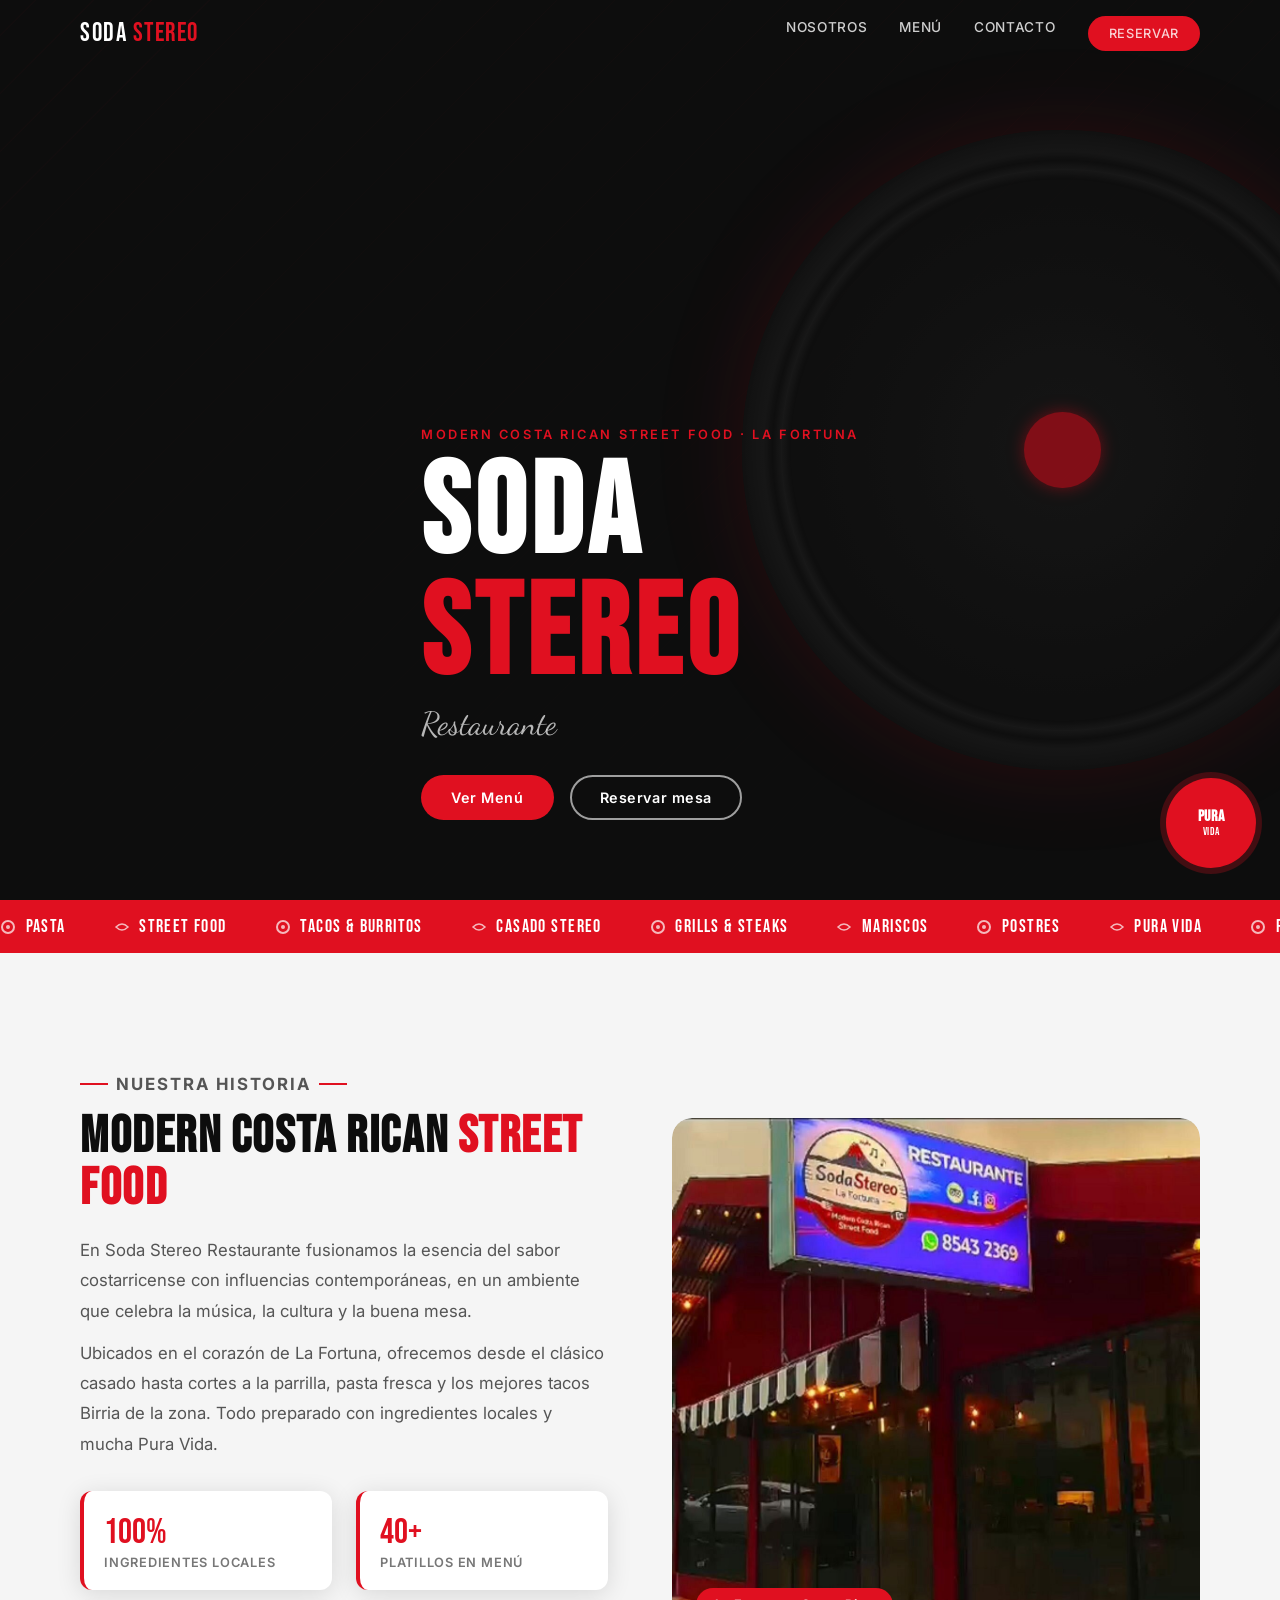
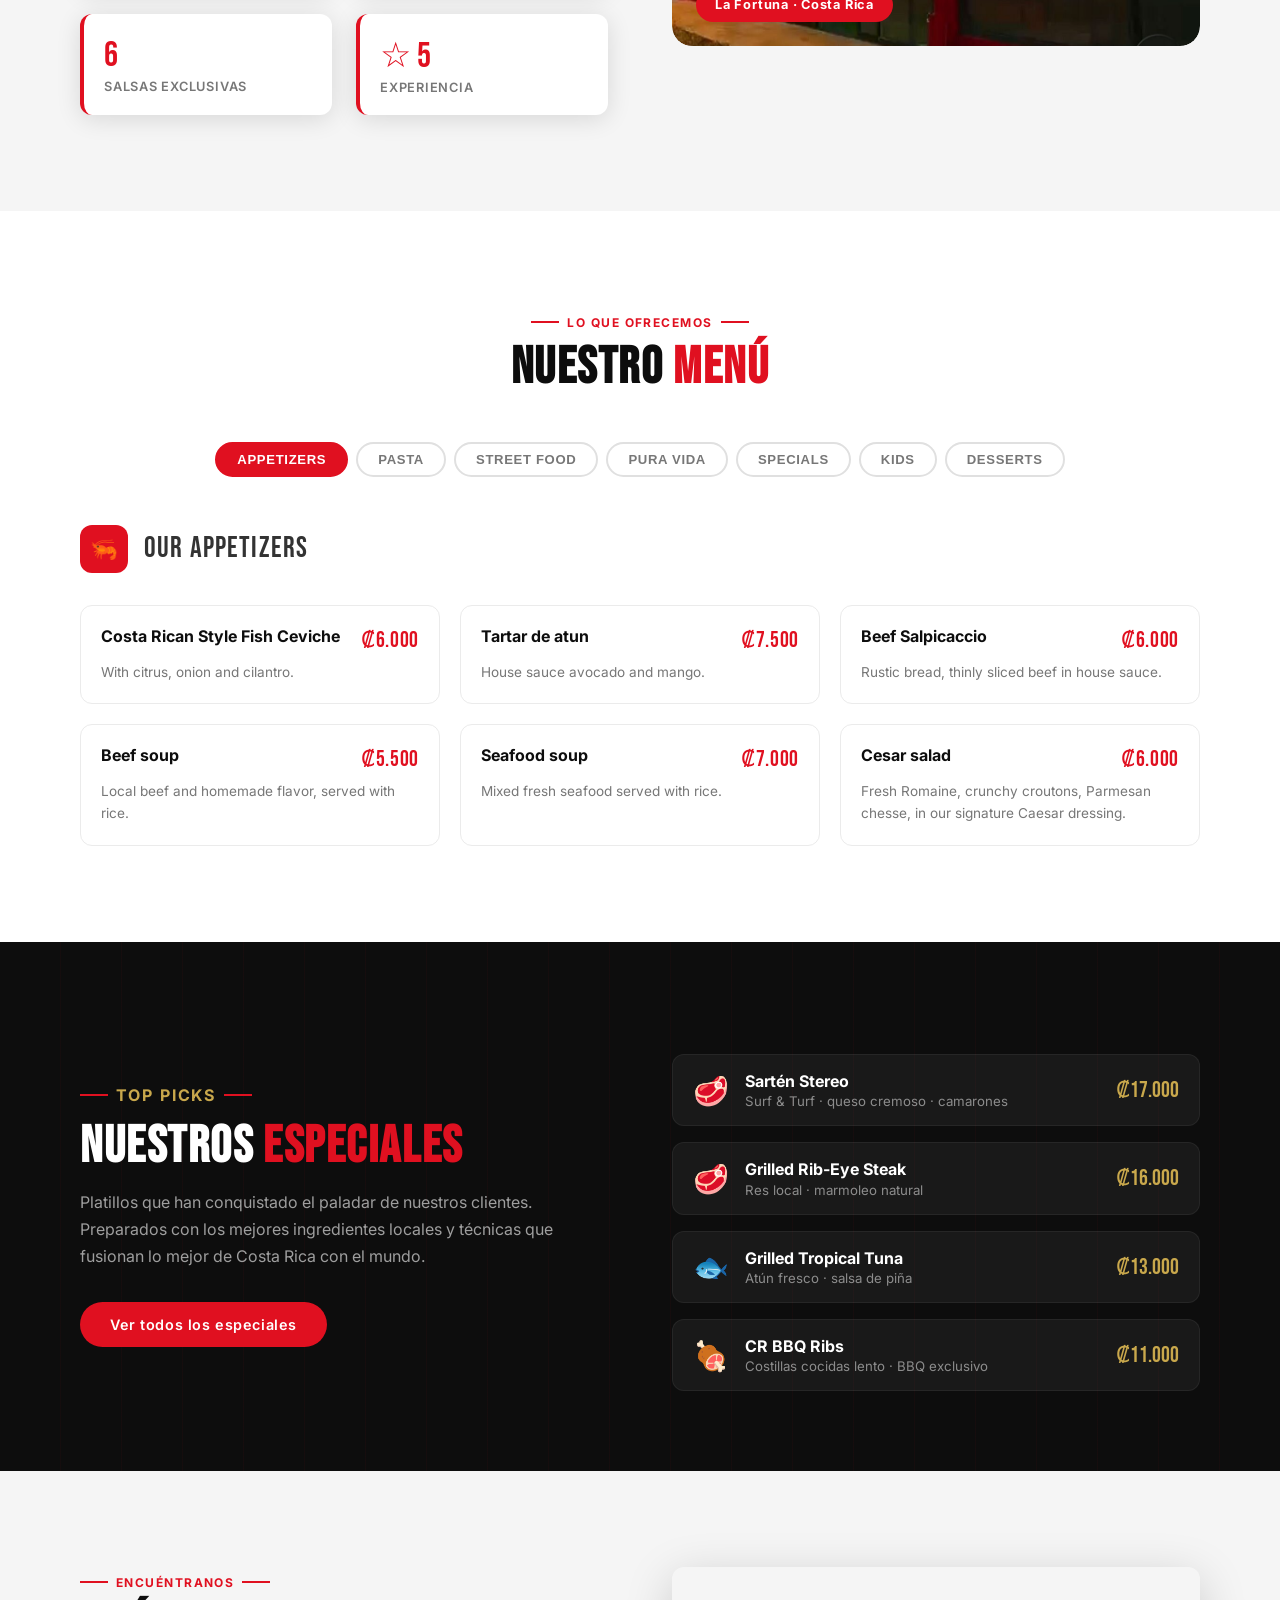
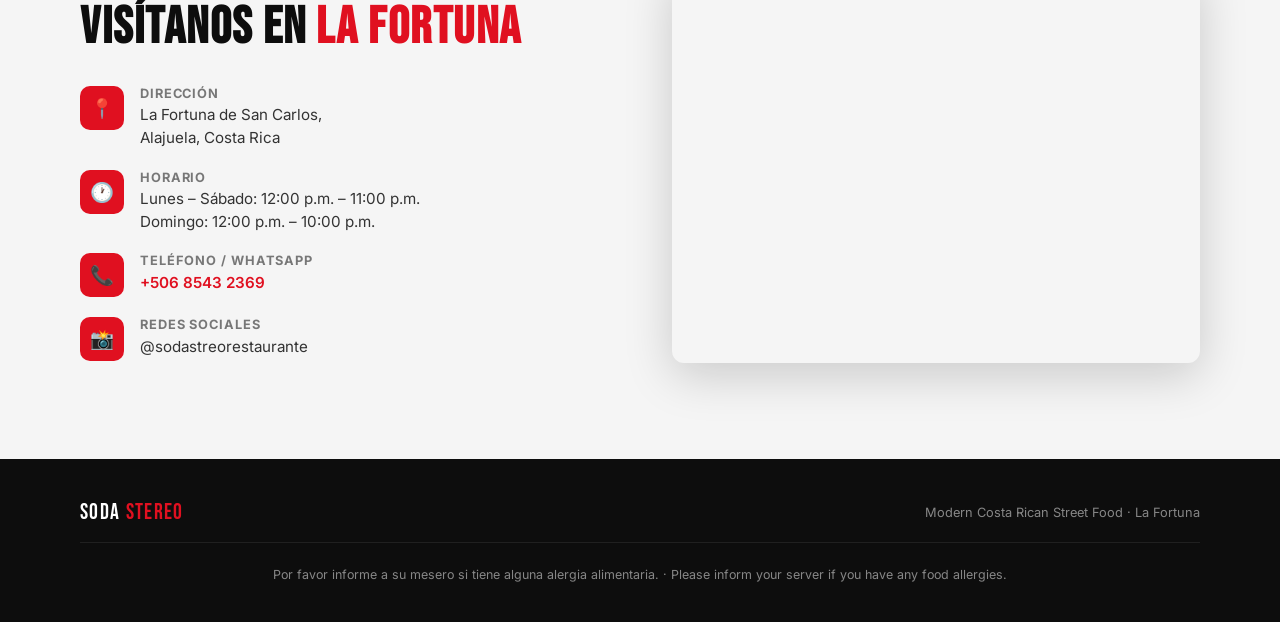
==== index.html @ c65a3f82 "Initial commit - Soda Stereo Restaurante website" ====
<!DOCTYPE html>
<html lang="es">
<head>
  <meta charset="UTF-8" />
  <meta name="viewport" content="width=device-width, initial-scale=1.0" />
  <title>Soda Stereo Restaurante — La Fortuna</title>
  <link rel="preconnect" href="https://fonts.googleapis.com" />
  <link rel="preconnect" href="https://fonts.gstatic.com" crossorigin />
  <link href="https://fonts.googleapis.com/css2?family=Bebas+Neue&family=Inter:wght@300;400;500;600;700&family=Dancing+Script:wght@700&display=swap" rel="stylesheet" />
  <link rel="stylesheet" href="styles.css" />
</head>
<body>

<!-- ── Navigation ─────────────────────────────────────────── -->
<nav id="navbar">
  <div class="container nav-inner">
    <a href="#hero" class="nav-logo">SODA <span>STEREO</span></a>
    <ul class="nav-links">
      <li><a href="#about">Nosotros</a></li>
      <li><a href="#menu">Menú</a></li>
      <li><a href="#contact">Contacto</a></li>
      <li><a href="#contact" class="btn btn-primary nav-cta">Reservar</a></li>
    </ul>
    <button class="hamburger" id="hamburger" aria-label="Menú">
      <span></span><span></span><span></span>
    </button>
  </div>
</nav>

<!-- Mobile nav -->
<div class="mobile-nav" id="mobile-nav">
  <a href="#about"   onclick="closeMobileNav()">Nosotros</a>
  <a href="#menu"    onclick="closeMobileNav()">Menú</a>
  <a href="#contact" onclick="closeMobileNav()">Contacto</a>
  <a href="#contact" onclick="closeMobileNav()" class="btn btn-primary" style="margin-top:1rem">Reservar</a>
</div>

<!-- ── Hero ───────────────────────────────────────────────── -->
<section id="hero">
  <div class="hero-bg"></div>
  <div class="hero-vinyl"></div>
  <div class="container hero-content">
    <p class="hero-eyebrow">Modern Costa Rican Street Food · La Fortuna</p>
    <h1 class="hero-title">
      SODA
      <span class="accent">STEREO</span>
    </h1>
    <p class="hero-subtitle">Restaurante</p>
    <div class="hero-actions">
      <a href="#menu"    class="btn btn-primary">Ver Menú</a>
      <a href="#contact" class="btn btn-outline">Reservar mesa</a>
    </div>
  </div>
  <div class="hero-badge">
    <strong>PURA</strong>
    VIDA
  </div>
</section>

<!-- ── Strip ──────────────────────────────────────────────── -->
<div id="about-strip">
  <div class="strip-inner" aria-hidden="true">
    <!-- duplicated for infinite loop -->
    <span class="strip-item">
      <svg width="16" height="16" viewBox="0 0 16 16" fill="white"><circle cx="8" cy="8" r="6" stroke="white" stroke-width="2" fill="none"/><circle cx="8" cy="8" r="2" fill="white"/></svg>
      PASTA
    </span>
    <span class="strip-item">
      <svg width="16" height="16" viewBox="0 0 16 16" fill="white"><path d="M2 8 Q8 2 14 8 Q8 14 2 8Z" stroke="white" stroke-width="1.5" fill="none"/></svg>
      STREET FOOD
    </span>
    <span class="strip-item">
      <svg width="16" height="16" viewBox="0 0 16 16" fill="white"><circle cx="8" cy="8" r="6" stroke="white" stroke-width="2" fill="none"/><circle cx="8" cy="8" r="2" fill="white"/></svg>
      TACOS & BURRITOS
    </span>
    <span class="strip-item">
      <svg width="16" height="16" viewBox="0 0 16 16" fill="white"><path d="M2 8 Q8 2 14 8 Q8 14 2 8Z" stroke="white" stroke-width="1.5" fill="none"/></svg>
      CASADO STEREO
    </span>
    <span class="strip-item">
      <svg width="16" height="16" viewBox="0 0 16 16" fill="white"><circle cx="8" cy="8" r="6" stroke="white" stroke-width="2" fill="none"/><circle cx="8" cy="8" r="2" fill="white"/></svg>
      GRILLS &amp; STEAKS
    </span>
    <span class="strip-item">
      <svg width="16" height="16" viewBox="0 0 16 16" fill="white"><path d="M2 8 Q8 2 14 8 Q8 14 2 8Z" stroke="white" stroke-width="1.5" fill="none"/></svg>
      MARISCOS
    </span>
    <span class="strip-item">
      <svg width="16" height="16" viewBox="0 0 16 16" fill="white"><circle cx="8" cy="8" r="6" stroke="white" stroke-width="2" fill="none"/><circle cx="8" cy="8" r="2" fill="white"/></svg>
      POSTRES
    </span>
    <span class="strip-item">
      <svg width="16" height="16" viewBox="0 0 16 16" fill="white"><path d="M2 8 Q8 2 14 8 Q8 14 2 8Z" stroke="white" stroke-width="1.5" fill="none"/></svg>
      PURA VIDA
    </span>
    <!-- repeat -->
    <span class="strip-item">
      <svg width="16" height="16" viewBox="0 0 16 16" fill="white"><circle cx="8" cy="8" r="6" stroke="white" stroke-width="2" fill="none"/><circle cx="8" cy="8" r="2" fill="white"/></svg>
      PASTA
    </span>
    <span class="strip-item">
      <svg width="16" height="16" viewBox="0 0 16 16" fill="white"><path d="M2 8 Q8 2 14 8 Q8 14 2 8Z" stroke="white" stroke-width="1.5" fill="none"/></svg>
      STREET FOOD
    </span>
    <span class="strip-item">
      <svg width="16" height="16" viewBox="0 0 16 16" fill="white"><circle cx="8" cy="8" r="6" stroke="white" stroke-width="2" fill="none"/><circle cx="8" cy="8" r="2" fill="white"/></svg>
      TACOS & BURRITOS
    </span>
    <span class="strip-item">
      <svg width="16" height="16" viewBox="0 0 16 16" fill="white"><path d="M2 8 Q8 2 14 8 Q8 14 2 8Z" stroke="white" stroke-width="1.5" fill="none"/></svg>
      CASADO STEREO
    </span>
    <span class="strip-item">
      <svg width="16" height="16" viewBox="0 0 16 16" fill="white"><circle cx="8" cy="8" r="6" stroke="white" stroke-width="2" fill="none"/><circle cx="8" cy="8" r="2" fill="white"/></svg>
      GRILLS &amp; STEAKS
    </span>
    <span class="strip-item">
      <svg width="16" height="16" viewBox="0 0 16 16" fill="white"><path d="M2 8 Q8 2 14 8 Q8 14 2 8Z" stroke="white" stroke-width="1.5" fill="none"/></svg>
      MARISCOS
    </span>
    <span class="strip-item">
      <svg width="16" height="16" viewBox="0 0 16 16" fill="white"><circle cx="8" cy="8" r="6" stroke="white" stroke-width="2" fill="none"/><circle cx="8" cy="8" r="2" fill="white"/></svg>
      POSTRES
    </span>
    <span class="strip-item">
      <svg width="16" height="16" viewBox="0 0 16 16" fill="white"><path d="M2 8 Q8 2 14 8 Q8 14 2 8Z" stroke="white" stroke-width="1.5" fill="none"/></svg>
      PURA VIDA
    </span>
  </div>
</div>

<!-- ── About ───────────────────────────────────────────────── -->
<section id="about">
  <div class="container">
    <div class="about-grid">
      <div class="about-text">
        <p class="section-label">Nuestra historia</p>
        <h2 class="section-title">Modern Costa Rican <span>Street Food</span></h2>
        <p>
          En Soda Stereo Restaurante fusionamos la esencia del sabor costarricense con
          influencias contemporáneas, en un ambiente que celebra la música, la cultura
          y la buena mesa.
        </p>
        <p>
          Ubicados en el corazón de La Fortuna, ofrecemos desde el clásico casado hasta
          cortes a la parrilla, pasta fresca y los mejores tacos Birria de la zona.
          Todo preparado con ingredientes locales y mucha Pura Vida.
        </p>
        <div class="about-stats">
          <div class="stat-card">
            <div class="stat-num">100%</div>
            <div class="stat-label">Ingredientes locales</div>
          </div>
          <div class="stat-card">
            <div class="stat-num">40+</div>
            <div class="stat-label">Platillos en menú</div>
          </div>
          <div class="stat-card">
            <div class="stat-num">6</div>
            <div class="stat-label">Salsas exclusivas</div>
          </div>
          <div class="stat-card">
            <div class="stat-num">☆ 5</div>
            <div class="stat-label">Experiencia</div>
          </div>
        </div>
      </div>
      <div class="about-visual">
        <img src="images/img-001.jpg" alt="Fachada de Soda Stereo Restaurante en La Fortuna" class="about-img" />
        <div class="about-tag">La Fortuna · Costa Rica</div>
      </div>
    </div>
  </div>
</section>

<!-- ── Menu ───────────────────────────────────────────────── -->
<section id="menu">
  <div class="container">
    <div class="menu-header">
      <p class="section-label">Lo que ofrecemos</p>
      <h2 class="section-title">Nuestro <span>Menú</span></h2>
    </div>

    <!-- Tabs -->
    <div class="menu-tabs" role="tablist">
      <button class="tab-btn active" onclick="showCategory('appetizers')" role="tab">Appetizers</button>
      <button class="tab-btn" onclick="showCategory('pasta')"       role="tab">Pasta</button>
      <button class="tab-btn" onclick="showCategory('street')"      role="tab">Street Food</button>
      <button class="tab-btn" onclick="showCategory('casa')"        role="tab">Pura Vida</button>
      <button class="tab-btn" onclick="showCategory('specials')"    role="tab">Specials</button>
      <button class="tab-btn" onclick="showCategory('kids')"        role="tab">Kids</button>
      <button class="tab-btn" onclick="showCategory('desserts')"    role="tab">Desserts</button>
    </div>

    <!-- ── APPETIZERS ── -->
    <div id="cat-appetizers" class="menu-category active">
      <div class="category-title-bar">
        <div class="category-icon">🦐</div>
        <div>
          <div class="category-name">Our Appetizers</div>
        </div>
      </div>
      <div class="menu-grid">
        <div class="menu-card">
          <div class="menu-card-top">
            <div class="menu-card-name">Costa Rican Style Fish Ceviche</div>
            <div class="menu-card-price">₡6.000</div>
          </div>
          <div class="menu-card-desc">With citrus, onion and cilantro.</div>
        </div>
        <div class="menu-card">
          <div class="menu-card-top">
            <div class="menu-card-name">Tartar de atun</div>
            <div class="menu-card-price">₡7.500</div>
          </div>
          <div class="menu-card-desc">House sauce avocado and mango.</div>
        </div>
        <div class="menu-card">
          <div class="menu-card-top">
            <div class="menu-card-name">Beef Salpicaccio</div>
            <div class="menu-card-price">₡6.000</div>
          </div>
          <div class="menu-card-desc">Rustic bread, thinly sliced beef in house sauce.</div>
        </div>
        <div class="menu-card">
          <div class="menu-card-top">
            <div class="menu-card-name">Beef soup</div>
            <div class="menu-card-price">₡5.500</div>
          </div>
          <div class="menu-card-desc">Local beef and homemade flavor, served with rice.</div>
        </div>
        <div class="menu-card">
          <div class="menu-card-top">
            <div class="menu-card-name">Seafood soup</div>
            <div class="menu-card-price">₡7.000</div>
          </div>
          <div class="menu-card-desc">Mixed fresh seafood served with rice.</div>
        </div>
        <div class="menu-card">
          <div class="menu-card-top">
            <div class="menu-card-name">Cesar salad</div>
            <div class="menu-card-price">₡6.000</div>
          </div>
          <div class="menu-card-desc">Fresh Romaine, crunchy croutons, Parmesan chesse, in our signature Caesar dressing.</div>
        </div>
      </div>
    </div>

    <!-- ── PASTA ── -->
    <div id="cat-pasta" class="menu-category">
      <div class="category-title-bar">
        <div class="category-icon">🍝</div>
        <div>
          <div class="category-name">Pasta</div>
          <div class="category-sub">Served with garlic breed.</div>
        </div>
      </div>
      <div class="menu-grid">
        <div class="menu-card">
          <div class="menu-card-top">
            <div class="menu-card-name">Spaghetti carbonara</div>
            <div class="menu-card-price">₡6.000</div>
          </div>
        </div>
        <div class="menu-card">
          <div class="menu-card-top">
            <div class="menu-card-name">Fettuccine Pesto with Chicken</div>
            <div class="menu-card-price">₡7.000</div>
          </div>
        </div>
        <div class="menu-card">
          <div class="menu-card-top">
            <div class="menu-card-name">Spaghetti pomodoro with Shrimp</div>
            <div class="menu-card-price">₡8.000</div>
          </div>
        </div>
        <div class="menu-card featured">
          <div class="featured-ribbon">Signature</div>
          <div class="menu-card-top">
            <div class="menu-card-name">Fettuccine with Salmon Stereo</div>
            <div class="menu-card-price">₡12.000</div>
          </div>
        </div>
      </div>
      <p class="category-note">Served with garlic breed.</p>
    </div>

    <!-- ── STREET FOOD ── -->
    <div id="cat-street" class="menu-category">
      <div class="category-title-bar">
        <div class="category-icon">🌮</div>
        <div>
          <div class="category-name">Costa Rican Street Food</div>
          <div class="category-sub">"De Música Ligera"</div>
        </div>
      </div>
      <div class="menu-grid">
        <div class="menu-card featured">
          <div class="featured-ribbon">Fan Favorite</div>
          <div class="menu-card-top">
            <div class="menu-card-name">Stereo Burger</div>
            <div class="menu-card-price">₡8.000</div>
          </div>
          <div class="menu-card-desc">Caramelized bacon and onion in BBQ sauce.</div>
        </div>
        <div class="menu-card">
          <div class="menu-card-top">
            <div class="menu-card-name">Classic Beef o Chicken Burger</div>
            <div class="menu-card-price">₡7.500</div>
          </div>
          <div class="menu-card-desc">Lettuce, chesse, pickles, onion, bacon and house sauce.</div>
        </div>
        <div class="menu-card">
          <div class="menu-card-top">
            <div class="menu-card-name">Birria Tacos</div>
            <div class="menu-card-price">₡7.000</div>
          </div>
          <div class="menu-card-desc">Crispy corn tortilla filled with slow cooked beef with fresh onion and cilantro.</div>
        </div>
        <div class="menu-card">
          <div class="menu-card-top">
            <div class="menu-card-name">Chicken o Shrimp Tacos</div>
            <div class="menu-card-price">₡7.000</div>
          </div>
          <div class="menu-card-desc">Served in corn tortilla with fresh onion and cilantro.</div>
        </div>
        <div class="menu-card">
          <div class="menu-card-top">
            <div class="menu-card-name">Stereo Burrito</div>
            <div class="menu-card-price">₡7.500</div>
          </div>
          <div class="menu-card-desc">Burger Burrito, caramelized bacon and onion in BBQ sauce.</div>
        </div>
        <div class="menu-card">
          <div class="menu-card-top">
            <div class="menu-card-name">Chicken o Shrimp burrito</div>
            <div class="menu-card-price">₡7.500</div>
          </div>
          <div class="menu-card-desc">Served with fries, chesse, coleslaw.</div>
        </div>
        <div class="menu-card">
          <div class="menu-card-top">
            <div class="menu-card-name">Grilled Chicken o Chorizo Sandwich</div>
            <div class="menu-card-price">₡7.500</div>
          </div>
          <div class="menu-card-desc">Served in a rustic bread with chesse, lettuce, chimichurri and onions.</div>
        </div>
        <div class="menu-card">
          <div class="menu-card-top">
            <div class="menu-card-name">Quesadilla</div>
            <div class="menu-card-price">₡6.000</div>
          </div>
          <div class="menu-card-desc">(Chicken, Beef, Shrimp)</div>
        </div>
      </div>
    </div>

    <!-- ── DE LA CASA ── -->
    <div id="cat-casa" class="menu-category">
      <div class="category-title-bar">
        <div class="category-icon">🇨🇷</div>
        <div>
          <div class="category-name">"Pura Vida" de la Casa</div>
        </div>
      </div>
      <div class="menu-grid">
        <div class="menu-card">
          <div class="menu-card-top">
            <div class="menu-card-name">Chifrijo</div>
            <div class="menu-card-price">₡7.500</div>
          </div>
          <div class="menu-card-desc">A Costa Rican classic with tender cooked slow pork.</div>
        </div>
        <div class="menu-card featured">
          <div class="featured-ribbon">Must Try</div>
          <div class="menu-card-top">
            <div class="menu-card-name">Casado Stereo</div>
            <div class="menu-card-price">₡7.500</div>
          </div>
          <div class="menu-card-desc">A traditional Costa Rican plate featuring your choise of protein (chicken, beef, fish).</div>
        </div>
        <div class="menu-card">
          <div class="menu-card-top">
            <div class="menu-card-name">Rice with Chicken</div>
            <div class="menu-card-price">₡6.500</div>
          </div>
          <div class="menu-card-desc">Costa rican mixed Chicken &amp; rice, served with fries and salad.</div>
        </div>
        <div class="menu-card">
          <div class="menu-card-top">
            <div class="menu-card-name">Vigoron</div>
            <div class="menu-card-price">₡7.500</div>
          </div>
          <div class="menu-card-desc">Cassava Root with tender fried pork.</div>
        </div>
        <div class="menu-card">
          <div class="menu-card-top">
            <div class="menu-card-name">Rice &amp; Shrimp</div>
            <div class="menu-card-price">₡6.500</div>
          </div>
          <div class="menu-card-desc">Tico rice mixed with shrimp, served with fries and salad.</div>
        </div>
        <div class="menu-card">
          <div class="menu-card-top">
            <div class="menu-card-name">Seafood &amp; Rice</div>
            <div class="menu-card-price">₡8.000</div>
          </div>
          <div class="menu-card-desc">Costa rican mixed seafood and rice, served with fries and salad.</div>
        </div>
      </div>
    </div>

    <!-- ── SPECIALS ── -->
    <div id="cat-specials" class="menu-category">
      <div class="category-title-bar">
        <div class="category-icon">⭐</div>
        <div>
          <div class="category-name">Soda Stereo Specials</div>
          <div class="category-sub">Served with mashed potatoes and Veggies.</div>
        </div>
      </div>
      <div class="menu-grid">
        <div class="menu-card featured">
          <div class="featured-ribbon">Our #1</div>
          <div class="menu-card-top">
            <div class="menu-card-name">Sarten Stereo</div>
            <div class="menu-card-price">₡17.000</div>
          </div>
          <div class="menu-card-desc">Hot skillet creamy chesse, Surf and Turf, steak &amp; shrimp.</div>
        </div>
        <div class="menu-card">
          <div class="menu-card-top">
            <div class="menu-card-name">Grilled Rid bye steak</div>
            <div class="menu-card-price">₡16.000</div>
          </div>
          <div class="menu-card-desc">Local beef, known for its natural marbling and flavor grilled to your preference.</div>
        </div>
        <div class="menu-card">
          <div class="menu-card-top">
            <div class="menu-card-name">Churrasco steak</div>
            <div class="menu-card-price">₡14.000</div>
          </div>
          <div class="menu-card-desc">Costa Rican steak, grilled to your preference, seasoned simply, natural taste.</div>
        </div>
        <div class="menu-card">
          <div class="menu-card-top">
            <div class="menu-card-name">CR BBQ Ribs</div>
            <div class="menu-card-price">₡11.000</div>
          </div>
          <div class="menu-card-desc">Slow cooked CR pork ribs, grilled and brushed with our signature BBQ sauce.</div>
        </div>
        <div class="menu-card">
          <div class="menu-card-top">
            <div class="menu-card-name">Pollo Stereo</div>
            <div class="menu-card-price">₡8.500</div>
          </div>
          <div class="menu-card-desc">Grilled chicken fillet, served in house sauce.</div>
        </div>
        <div class="menu-card">
          <div class="menu-card-top">
            <div class="menu-card-name">Grilled Tropical Tuna</div>
            <div class="menu-card-price">₡13.000</div>
          </div>
          <div class="menu-card-desc">Fresh tuna fillet served with pineapple sauce.</div>
        </div>
      </div>
      <p class="category-note">Served with mashed potatoes and Veggies.</p>

      <!-- Sauces -->
      <div style="margin-top: 3rem;">
        <div class="category-title-bar">
          <div class="category-icon">🍶</div>
          <div>
            <div class="category-name">Signature Sauces</div>
            <div class="category-sub">Nuestras salsas exclusivas</div>
          </div>
        </div>
        <div class="sauces-grid">
          <span class="sauce-chip">Basil Sauce</span>
          <span class="sauce-chip">Stereo Sauce</span>
          <span class="sauce-chip">Cilantro Sauce</span>
          <span class="sauce-chip">Spicy &amp; Sweet</span>
          <span class="sauce-chip">Avocado Sauce</span>
          <span class="sauce-chip">SG BBQ Sauce</span>
        </div>
      </div>
    </div>

    <!-- ── KIDS ── -->
    <div id="cat-kids" class="menu-category">
      <div class="category-title-bar">
        <div class="category-icon">🎈</div>
        <div>
          <div class="category-name">Children´s Menu</div>
        </div>
      </div>
      <div class="menu-grid">
        <div class="menu-card">
          <div class="menu-card-top">
            <div class="menu-card-name">Chesse quesadilla</div>
            <div class="menu-card-price">₡4.500</div>
          </div>
        </div>
        <div class="menu-card">
          <div class="menu-card-top">
            <div class="menu-card-name">Kids Burger</div>
            <div class="menu-card-price">₡4.500</div>
          </div>
        </div>
        <div class="menu-card">
          <div class="menu-card-top">
            <div class="menu-card-name">Chicken o Fish Nuggets</div>
            <div class="menu-card-price">₡4.500</div>
          </div>
        </div>
        <div class="menu-card">
          <div class="menu-card-top">
            <div class="menu-card-name">Pasta</div>
            <div class="menu-card-price">₡4.500</div>
          </div>
          <div class="menu-card-desc">(burro, pomodoro, carbonara)</div>
        </div>
      </div>
    </div>

    <!-- ── DESSERTS ── -->
    <div id="cat-desserts" class="menu-category">
      <div class="category-title-bar">
        <div class="category-icon">🍮</div>
        <div>
          <div class="category-name">Desserts</div>
        </div>
      </div>
      <div class="menu-grid">
        <div class="menu-card">
          <div class="menu-card-top">
            <div class="menu-card-name">House Flan</div>
            <div class="menu-card-price">₡4.000</div>
          </div>
        </div>
        <div class="menu-card featured">
          <div class="featured-ribbon">Favorite</div>
          <div class="menu-card-top">
            <div class="menu-card-name">Passion fruit Chesse cake</div>
            <div class="menu-card-price">₡4.000</div>
          </div>
        </div>
        <div class="menu-card">
          <div class="menu-card-top">
            <div class="menu-card-name">House Dessert</div>
            <div class="menu-card-price">₡4.000</div>
          </div>
        </div>
      </div>
    </div>

  </div><!-- /container -->
</section>

<!-- ── Specials Banner ─────────────────────────────────────── -->
<section id="specials-banner">
  <div class="container">
    <div class="specials-inner">
      <div class="specials-text">
        <p class="section-label" style="color:var(--gold)">Top Picks</p>
        <h2 class="section-title">Nuestros <span>Especiales</span></h2>
        <p>Platillos que han conquistado el paladar de nuestros clientes. Preparados con los mejores ingredientes locales y técnicas que fusionan lo mejor de Costa Rica con el mundo.</p>
        <div style="margin-top:2rem">
          <a href="#menu" onclick="showCategory('specials');return true;" class="btn btn-primary">Ver todos los especiales</a>
        </div>
      </div>
      <div class="specials-list">
        <div class="special-item">
          <div class="special-emoji">🥩</div>
          <div>
            <div class="special-name">Sartén Stereo</div>
            <div class="special-desc">Surf &amp; Turf · queso cremoso · camarones</div>
          </div>
          <div class="special-price">₡17.000</div>
        </div>
        <div class="special-item">
          <div class="special-emoji">🥩</div>
          <div>
            <div class="special-name">Grilled Rib-Eye Steak</div>
            <div class="special-desc">Res local · marmoleo natural</div>
          </div>
          <div class="special-price">₡16.000</div>
        </div>
        <div class="special-item">
          <div class="special-emoji">🐟</div>
          <div>
            <div class="special-name">Grilled Tropical Tuna</div>
            <div class="special-desc">Atún fresco · salsa de piña</div>
          </div>
          <div class="special-price">₡13.000</div>
        </div>
        <div class="special-item">
          <div class="special-emoji">🍖</div>
          <div>
            <div class="special-name">CR BBQ Ribs</div>
            <div class="special-desc">Costillas cocidas lento · BBQ exclusivo</div>
          </div>
          <div class="special-price">₡11.000</div>
        </div>
      </div>
    </div>
  </div>
</section>

<!-- ── Contact ────────────────────────────────────────────── -->
<section id="contact">
  <div class="container">
    <div class="contact-grid">
      <div>
        <p class="section-label">Encuéntranos</p>
        <h2 class="section-title">Visítanos en <span>La Fortuna</span></h2>
        <div class="contact-info-items">
          <div class="contact-info-item">
            <div class="contact-icon">📍</div>
            <div>
              <strong>Dirección</strong>
              <span>La Fortuna de San Carlos,<br/>Alajuela, Costa Rica</span>
            </div>
          </div>
          <div class="contact-info-item">
            <div class="contact-icon">🕐</div>
            <div>
              <strong>Horario</strong>
              <span>Lunes – Sábado: 12:00 p.m. – 11:00 p.m.<br/>Domingo: 12:00 p.m. – 10:00 p.m.</span>
            </div>
          </div>
          <div class="contact-info-item">
            <div class="contact-icon">📞</div>
            <div>
              <strong>Teléfono / WhatsApp</strong>
              <span><a href="https://wa.me/50685432369" target="_blank" rel="noopener">+506 8543 2369</a></span>
            </div>
          </div>
          <div class="contact-info-item">
            <div class="contact-icon">📸</div>
            <div>
              <strong>Redes Sociales</strong>
              <span>@sodastreorestaurante</span>
            </div>
          </div>
        </div>
      </div>
      <div class="map-wrapper">
        <iframe
          src="https://www.google.com/maps?q=10.4742153,-84.6461418&z=17&output=embed"
          width="100%"
          height="100%"
          style="border:0;"
          allowfullscreen=""
          loading="lazy"
          referrerpolicy="no-referrer-when-downgrade"
          title="Soda Stereo La Fortuna en Google Maps"
        ></iframe>
      </div>
    </div>
  </div>
</section>

<!-- ── Footer ─────────────────────────────────────────────── -->
<footer>
  <div class="container">
    <div class="footer-inner">
      <div class="footer-logo">SODA <span>STEREO</span></div>
      <p class="footer-note">
        Modern Costa Rican Street Food · La Fortuna
      </p>
    </div>
    <p class="footer-allergy">
      Por favor informe a su mesero si tiene alguna alergia alimentaria. ·
      Please inform your server if you have any food allergies.
    </p>
  </div>
</footer>

<!-- Scroll to top -->
<button id="scroll-top" onclick="scrollToTop()" aria-label="Volver arriba">
  <svg width="18" height="18" viewBox="0 0 24 24" fill="none" stroke="currentColor" stroke-width="2.5" stroke-linecap="round" stroke-linejoin="round">
    <polyline points="18 15 12 9 6 15"/>
  </svg>
</button>

<script src="main.js"></script>
</body>
</html>
---- styles.css ----
/* ── Reset & Variables ─────────────────────────────────── */
*, *::before, *::after { box-sizing: border-box; margin: 0; padding: 0; }

:root {
  --red:     #e01020;
  --red-dk:  #b00d1a;
  --black:   #0d0d0d;
  --dark:    #1a1a1a;
  --gray:    #2e2e2e;
  --light:   #f5f5f5;
  --white:   #ffffff;
  --gold:    #c9a84c;
  --text:    #333333;
  --muted:   #777777;
  --font-head: 'Bebas Neue', sans-serif;
  --font-body: 'Inter', sans-serif;
  --font-script: 'Dancing Script', cursive;
  --radius: 12px;
  --shadow: 0 4px 24px rgba(0,0,0,.12);
  --shadow-lg: 0 12px 48px rgba(0,0,0,.18);
}

html { scroll-behavior: smooth; }
body {
  font-family: var(--font-body);
  color: var(--text);
  background: var(--white);
  overflow-x: hidden;
}

img { display: block; max-width: 100%; }
a   { text-decoration: none; color: inherit; }

/* ── Utility ───────────────────────────────────────────── */
.container { max-width: 1160px; margin-inline: auto; padding-inline: 1.25rem; }
.section-label {
  display: inline-flex; align-items: center; gap: .5rem;
  font-size: .75rem; font-weight: 700; letter-spacing: .12em;
  text-transform: uppercase; color: var(--red);
  margin-bottom: .75rem;
}
.section-label::before,
.section-label::after {
  content: ''; flex: 1; height: 2px; width: 28px;
  background: var(--red);
}
.section-title {
  font-family: var(--font-head);
  font-size: clamp(2rem, 5vw, 3.25rem);
  line-height: 1;
  letter-spacing: .03em;
  color: var(--black);
}
.section-title span { color: var(--red); }
.btn {
  display: inline-flex; align-items: center; gap: .5rem;
  padding: .75rem 1.75rem;
  border-radius: 50px;
  font-weight: 600; font-size: .9rem; letter-spacing: .04em;
  cursor: pointer; transition: all .25s ease;
  border: 2px solid transparent;
}
.btn-primary {
  background: var(--red); color: var(--white);
}
.btn-primary:hover { background: var(--red-dk); transform: translateY(-2px); box-shadow: 0 6px 20px rgba(224,16,32,.35); }
.btn-outline {
  background: transparent; color: var(--white);
  border-color: rgba(255,255,255,.6);
}
.btn-outline:hover { background: rgba(255,255,255,.1); border-color: var(--white); }
.tag-veg {
  display: inline-flex; align-items: center; gap: .3rem;
  font-size: .68rem; font-weight: 700; letter-spacing: .08em;
  text-transform: uppercase; color: #2e7d32;
  background: #e8f5e9; padding: .15rem .5rem; border-radius: 20px;
}

/* ── Navigation ─────────────────────────────────────────── */
#navbar {
  position: fixed; top: 0; left: 0; right: 0; z-index: 1000;
  padding: 1rem 0;
  transition: background .3s, box-shadow .3s, padding .3s;
}
#navbar.scrolled {
  background: rgba(13,13,13,.97);
  backdrop-filter: blur(12px);
  box-shadow: 0 2px 20px rgba(0,0,0,.4);
  padding: .6rem 0;
}
.nav-inner {
  display: flex; align-items: center; justify-content: space-between;
}
.nav-logo {
  font-family: var(--font-head);
  font-size: 1.6rem; letter-spacing: .06em;
  color: var(--white);
}
.nav-logo span { color: var(--red); }
.nav-links {
  display: flex; gap: 2rem; list-style: none;
}
.nav-links a {
  color: rgba(255,255,255,.8);
  font-size: .85rem; font-weight: 500; letter-spacing: .05em;
  text-transform: uppercase;
  transition: color .2s;
  position: relative;
}
.nav-links a::after {
  content: '';
  position: absolute; bottom: -4px; left: 0; right: 0;
  height: 2px; background: var(--red);
  transform: scaleX(0); transform-origin: left;
  transition: transform .25s ease;
}
.nav-links a:hover { color: var(--white); }
.nav-links a:hover::after { transform: scaleX(1); }
.nav-cta { font-size: .8rem !important; padding: .5rem 1.2rem !important; }

/* Hamburger */
.hamburger {
  display: none; flex-direction: column; gap: 5px;
  cursor: pointer; padding: .25rem; background: none; border: none;
}
.hamburger span {
  display: block; width: 24px; height: 2px;
  background: var(--white); border-radius: 2px;
  transition: all .3s ease;
}
.hamburger.open span:nth-child(1) { transform: translateY(7px) rotate(45deg); }
.hamburger.open span:nth-child(2) { opacity: 0; transform: scaleX(0); }
.hamburger.open span:nth-child(3) { transform: translateY(-7px) rotate(-45deg); }

/* Mobile nav */
.mobile-nav {
  display: none;
  position: fixed; top: 0; left: 0; right: 0; bottom: 0; z-index: 999;
  background: rgba(13,13,13,.98);
  flex-direction: column; align-items: center; justify-content: center;
  gap: 2.5rem;
}
.mobile-nav.open { display: flex; }
.mobile-nav a {
  font-family: var(--font-head); font-size: 2.5rem;
  color: var(--white); letter-spacing: .08em;
  transition: color .2s;
}
.mobile-nav a:hover { color: var(--red); }

/* ── Hero ───────────────────────────────────────────────── */
#hero {
  min-height: 100svh;
  background: var(--black);
  display: flex; flex-direction: column; justify-content: flex-end;
  position: relative; overflow: hidden;
}
.hero-bg {
  position: absolute; inset: 0;
  background:
    linear-gradient(to bottom, rgba(13,13,13,.3) 0%, rgba(13,13,13,.85) 100%),
    repeating-linear-gradient(
      -45deg,
      transparent, transparent 40px,
      rgba(224,16,32,.03) 40px, rgba(224,16,32,.03) 41px
    );
}
/* Vinyl record decoration */
.hero-vinyl {
  position: absolute; right: -8vw; top: 50%; transform: translateY(-50%);
  width: clamp(340px, 50vw, 660px);
  aspect-ratio: 1;
  border-radius: 50%;
  background:
    radial-gradient(circle at 50%, #1c1c1c 0%, #111 60%, #222 62%, #111 64%, #222 66%,
      #111 90%, #1c1c1c 100%);
  box-shadow: 0 0 80px rgba(224,16,32,.25), inset 0 0 40px rgba(0,0,0,.6);
  animation: spin 18s linear infinite;
  opacity: .55;
}
.hero-vinyl::after {
  content: '';
  position: absolute; inset: 44%;
  border-radius: 50%;
  background: var(--red);
  box-shadow: 0 0 16px rgba(224,16,32,.8);
}
@keyframes spin { to { transform: translateY(-50%) rotate(360deg); } }

.hero-content {
  position: relative; z-index: 2;
  padding: 2.5rem 0 5rem;
}
.hero-eyebrow {
  font-size: .8rem; font-weight: 600; letter-spacing: .2em;
  text-transform: uppercase; color: var(--red);
  margin-bottom: .75rem;
}
.hero-title {
  font-family: var(--font-head);
  font-size: clamp(3.5rem, 10vw, 8rem);
  line-height: .95;
  letter-spacing: .04em;
  color: var(--white);
}
.hero-title .accent { color: var(--red); display: block; }
.hero-subtitle {
  font-family: var(--font-script);
  font-size: clamp(1.3rem, 3.5vw, 2rem);
  color: rgba(255,255,255,.7);
  margin: .5rem 0 2rem;
}
.hero-actions { display: flex; gap: 1rem; flex-wrap: wrap; }
.hero-badge {
  position: absolute; bottom: 2rem; right: 1.5rem; z-index: 2;
  background: var(--red); color: var(--white);
  border-radius: 50%; width: 90px; height: 90px;
  display: flex; flex-direction: column; align-items: center; justify-content: center;
  font-family: var(--font-head); text-align: center; line-height: 1.1;
  font-size: .7rem; letter-spacing: .06em;
  box-shadow: 0 0 0 6px rgba(224,16,32,.25);
  animation: pulse 2.5s ease-in-out infinite;
}
.hero-badge strong { font-size: 1rem; }
@keyframes pulse {
  0%, 100% { box-shadow: 0 0 0 6px rgba(224,16,32,.25); }
  50%       { box-shadow: 0 0 0 14px rgba(224,16,32,.08); }
}

/* ── About Strip ────────────────────────────────────────── */
#about-strip {
  background: var(--red);
  padding: 1rem 0;
  overflow: hidden;
}
.strip-inner {
  display: flex; gap: 3rem;
  white-space: nowrap;
  animation: marquee 22s linear infinite;
}
.strip-item {
  display: flex; align-items: center; gap: .6rem;
  font-family: var(--font-head); font-size: 1.1rem;
  letter-spacing: .08em; color: var(--white);
  flex-shrink: 0;
}
.strip-item svg { opacity: .7; }
@keyframes marquee {
  from { transform: translateX(0); }
  to   { transform: translateX(-50%); }
}

/* ── About Section ──────────────────────────────────────── */
#about {
  padding: 6rem 0;
  background: var(--light);
}
.about-grid {
  display: grid;
  grid-template-columns: 1fr 1fr;
  gap: 4rem; align-items: center;
}
.about-text p {
  font-size: 1.05rem; line-height: 1.8;
  color: #555; margin-top: 1.25rem;
}
.about-text p + p { margin-top: .75rem; }
.about-stats {
  display: grid; grid-template-columns: 1fr 1fr;
  gap: 1.5rem; margin-top: 2rem;
}
.stat-card {
  background: var(--white);
  border-radius: var(--radius); padding: 1.25rem;
  border-left: 4px solid var(--red);
  box-shadow: var(--shadow);
}
.stat-num {
  font-family: var(--font-head); font-size: 2.2rem; color: var(--red);
}
.stat-label { font-size: .8rem; font-weight: 600; color: var(--muted); margin-top: .1rem; text-transform: uppercase; letter-spacing: .06em; }
.about-visual {
  position: relative; border-radius: 20px; overflow: hidden;
}
.about-img {
  width: 100%; height: 100%;
  object-fit: cover;
  border-radius: 20px;
  display: block;
}
.about-tag {
  position: absolute; bottom: 1.5rem; left: 1.5rem;
  background: var(--red); color: var(--white);
  padding: .6rem 1.2rem; border-radius: 50px;
  font-weight: 700; font-size: .8rem; letter-spacing: .06em;
}

/* ── Menu Section ───────────────────────────────────────── */
#menu {
  padding: 6rem 0;
  background: var(--white);
}
.menu-header {
  text-align: center; margin-bottom: 3rem;
}
.menu-header .section-label { justify-content: center; }

/* Category tabs */
.menu-tabs {
  display: flex; flex-wrap: wrap; gap: .5rem;
  justify-content: center; margin-bottom: 3rem;
}
.tab-btn {
  padding: .5rem 1.25rem;
  border: 2px solid #e0e0e0; border-radius: 50px;
  font-size: .82rem; font-weight: 600; letter-spacing: .05em;
  text-transform: uppercase; cursor: pointer;
  background: var(--white); color: var(--muted);
  transition: all .2s ease;
}
.tab-btn:hover { border-color: var(--red); color: var(--red); }
.tab-btn.active {
  background: var(--red); border-color: var(--red); color: var(--white);
}

/* Menu category */
.menu-category { display: none; }
.menu-category.active { display: block; }
.category-title-bar {
  display: flex; align-items: center; gap: 1rem;
  margin-bottom: 2rem;
}
.category-icon {
  width: 48px; height: 48px; border-radius: var(--radius);
  background: var(--red); display: flex; align-items: center; justify-content: center;
  font-size: 1.4rem; flex-shrink: 0;
}
.category-name {
  font-family: var(--font-head); font-size: 1.8rem; letter-spacing: .04em;
}
.category-sub {
  font-family: var(--font-script); font-size: 1rem; color: var(--muted);
}

.menu-grid {
  display: grid;
  grid-template-columns: repeat(auto-fill, minmax(280px, 1fr));
  gap: 1.25rem;
}
.menu-card {
  background: var(--white);
  border: 1px solid #ebebeb;
  border-radius: var(--radius);
  padding: 1.25rem;
  transition: box-shadow .25s, transform .25s;
  position: relative;
}
.menu-card:hover {
  box-shadow: var(--shadow-lg);
  transform: translateY(-3px);
}
.menu-card-top {
  display: flex; justify-content: space-between; align-items: flex-start;
  gap: .75rem; margin-bottom: .5rem;
}
.menu-card-name {
  font-weight: 700; font-size: 1rem; line-height: 1.3; color: var(--black);
  flex: 1;
}
.menu-card-price {
  font-family: var(--font-head); font-size: 1.4rem;
  color: var(--red); letter-spacing: .03em; flex-shrink: 0;
}
.menu-card-desc {
  font-size: .85rem; color: var(--muted); line-height: 1.6;
  margin-top: .25rem;
}
.menu-card-tags { margin-top: .75rem; display: flex; gap: .4rem; flex-wrap: wrap; }
.menu-card-note {
  margin-top: .75rem;
  font-size: .78rem; color: var(--muted);
  font-style: italic;
  border-top: 1px solid #f0f0f0; padding-top: .6rem;
}

/* Special cards */
.menu-card.featured {
  border-color: var(--red);
  background: linear-gradient(135deg, #fff8f8 0%, #fff 100%);
}
.featured-ribbon {
  position: absolute; top: -1px; right: 1rem;
  background: var(--red); color: var(--white);
  font-size: .65rem; font-weight: 700; letter-spacing: .1em;
  padding: .2rem .6rem; border-radius: 0 0 6px 6px;
  text-transform: uppercase;
}

/* Section note */
.category-note {
  margin-top: 1.5rem; text-align: center;
  font-size: .85rem; color: var(--muted); font-style: italic;
}

/* Sauces */
.sauces-grid {
  display: flex; flex-wrap: wrap; gap: .6rem;
  margin-top: 1rem;
}
.sauce-chip {
  background: var(--dark); color: rgba(255,255,255,.85);
  padding: .4rem 1rem; border-radius: 50px;
  font-size: .82rem; font-weight: 500;
}

/* ── Specials Banner ────────────────────────────────────── */
#specials-banner {
  padding: 5rem 0;
  background: var(--black);
  position: relative; overflow: hidden;
}
#specials-banner::before {
  content: '';
  position: absolute; inset: 0;
  background: repeating-linear-gradient(
    90deg,
    transparent, transparent 60px,
    rgba(224,16,32,.04) 60px, rgba(224,16,32,.04) 61px
  );
}
.specials-inner {
  position: relative; z-index: 1;
  display: grid; grid-template-columns: 1fr 1fr; gap: 4rem; align-items: center;
}
.specials-text .section-title { color: var(--white); }
.specials-text .section-title span { color: var(--red); }
.specials-text p {
  color: rgba(255,255,255,.6); font-size: 1rem; line-height: 1.7; margin-top: 1rem;
}
.specials-list { margin-top: 2rem; display: flex; flex-direction: column; gap: 1rem; }
.special-item {
  display: flex; gap: 1rem; align-items: center;
  background: rgba(255,255,255,.05); border-radius: var(--radius);
  padding: 1rem 1.25rem; border: 1px solid rgba(255,255,255,.06);
  transition: background .2s;
}
.special-item:hover { background: rgba(224,16,32,.1); }
.special-emoji { font-size: 1.8rem; flex-shrink: 0; }
.special-name { font-weight: 700; color: var(--white); font-size: 1rem; }
.special-desc { font-size: .83rem; color: rgba(255,255,255,.5); margin-top: .15rem; }
.special-price {
  margin-left: auto; font-family: var(--font-head);
  font-size: 1.4rem; color: var(--gold); flex-shrink: 0;
}

/* ── Contact ────────────────────────────────────────────── */
#contact {
  padding: 6rem 0;
  background: var(--light);
}
.contact-grid {
  display: grid; grid-template-columns: 1fr 1fr; gap: 4rem; align-items: start;
}
.contact-info-items { margin-top: 2rem; display: flex; flex-direction: column; gap: 1.25rem; }
.contact-info-item {
  display: flex; gap: 1rem; align-items: flex-start;
}
.contact-icon {
  width: 44px; height: 44px; background: var(--red); color: var(--white);
  border-radius: 10px; display: flex; align-items: center; justify-content: center;
  flex-shrink: 0; font-size: 1.2rem;
}
.contact-info-item strong { display: block; font-size: .8rem; text-transform: uppercase; letter-spacing: .07em; color: var(--muted); margin-bottom: .2rem; }
.contact-info-item span { color: var(--text); font-size: .95rem; line-height: 1.5; }
.contact-info-item span a { color: var(--red); font-weight: 600; }
.contact-info-item span a:hover { text-decoration: underline; }
.map-wrapper {
  width: 100%; aspect-ratio: 4/3;
  border-radius: var(--radius);
  overflow: hidden;
  box-shadow: var(--shadow-lg);
}

/* ── Footer ─────────────────────────────────────────────── */
footer {
  background: var(--black); color: rgba(255,255,255,.5);
  padding: 2.5rem 0;
}
.footer-inner {
  display: flex; flex-wrap: wrap; gap: 1rem;
  align-items: center; justify-content: space-between;
}
.footer-logo {
  font-family: var(--font-head); font-size: 1.4rem;
  color: var(--white); letter-spacing: .06em;
}
.footer-logo span { color: var(--red); }
.footer-note { font-size: .8rem; }
.footer-note a { color: var(--red); }
.footer-allergy {
  width: 100%;
  text-align: center; font-size: .78rem;
  padding-top: 1.5rem; border-top: 1px solid rgba(255,255,255,.08);
  margin-top: 1rem;
}

/* ── Scroll to top ──────────────────────────────────────── */
#scroll-top {
  position: fixed; bottom: 1.5rem; right: 1.5rem; z-index: 900;
  width: 44px; height: 44px; border-radius: 50%;
  background: var(--red); color: var(--white);
  border: none; cursor: pointer;
  display: flex; align-items: center; justify-content: center;
  opacity: 0; pointer-events: none;
  transition: opacity .3s, transform .3s;
  box-shadow: 0 4px 12px rgba(224,16,32,.4);
}
#scroll-top.visible { opacity: 1; pointer-events: auto; }
#scroll-top:hover { transform: translateY(-3px); }

/* ── Responsive ─────────────────────────────────────────── */
@media (max-width: 900px) {
  .nav-links { display: none; }
  .hamburger { display: flex; }
  .about-grid,
  .specials-inner,
  .contact-grid { grid-template-columns: 1fr; gap: 2.5rem; }
  .hero-vinyl { opacity: .2; right: -15vw; }
  .about-visual { order: -1; }
}
@media (max-width: 600px) {
  .menu-grid { grid-template-columns: 1fr; }
  .about-stats { grid-template-columns: 1fr 1fr; }
  .hero-badge { width: 74px; height: 74px; }
}
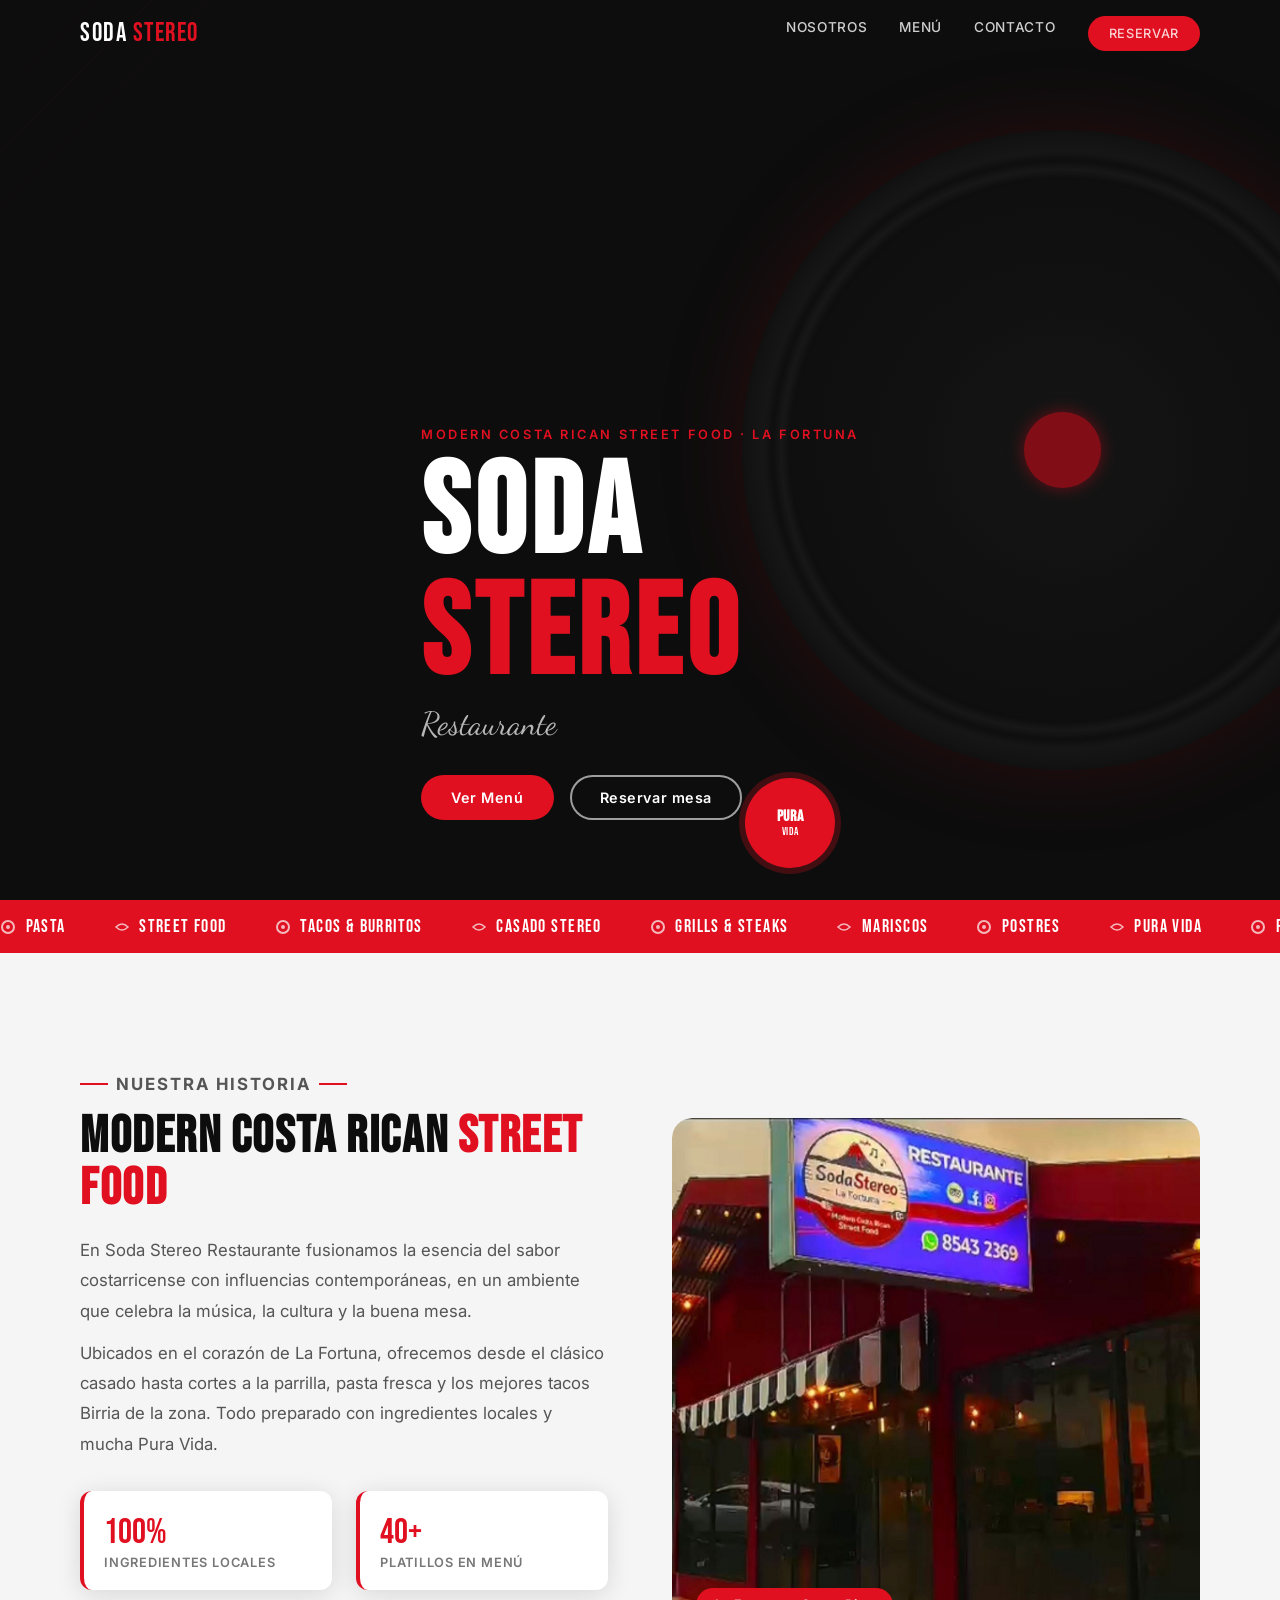
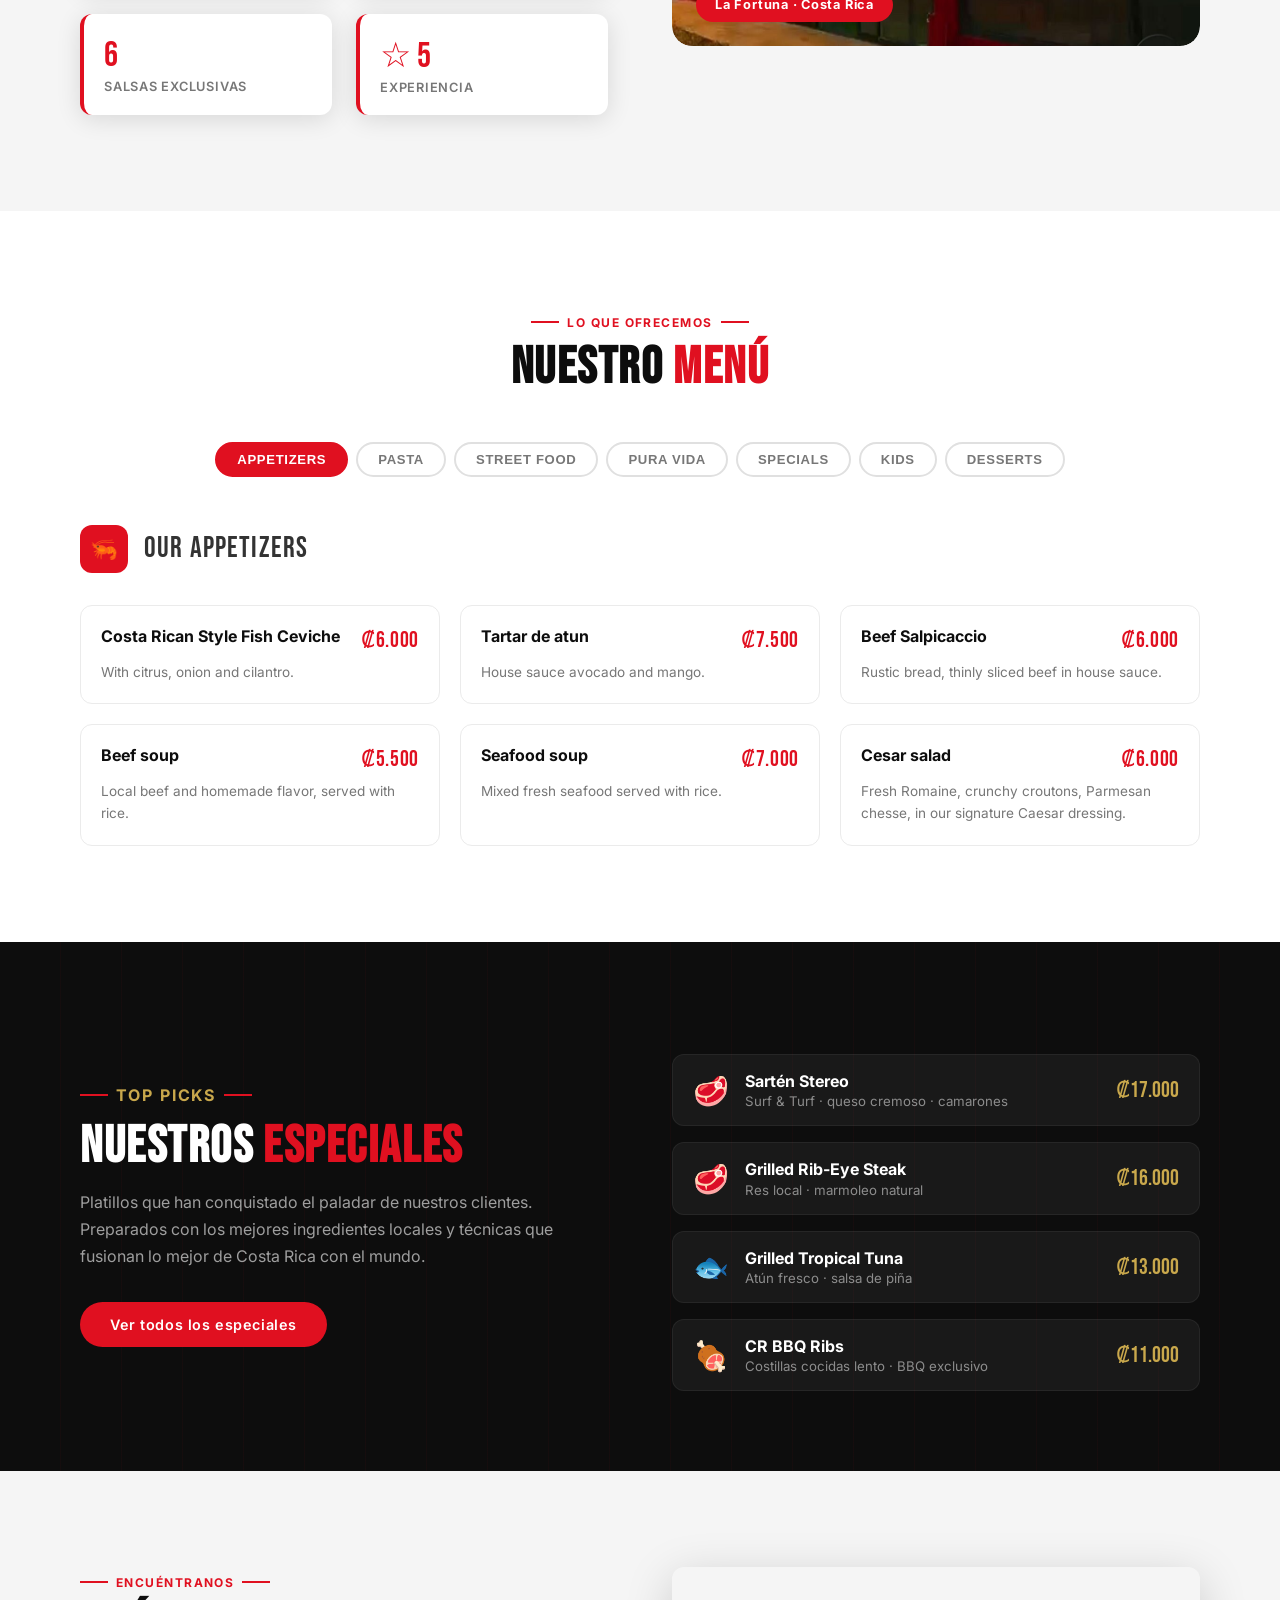
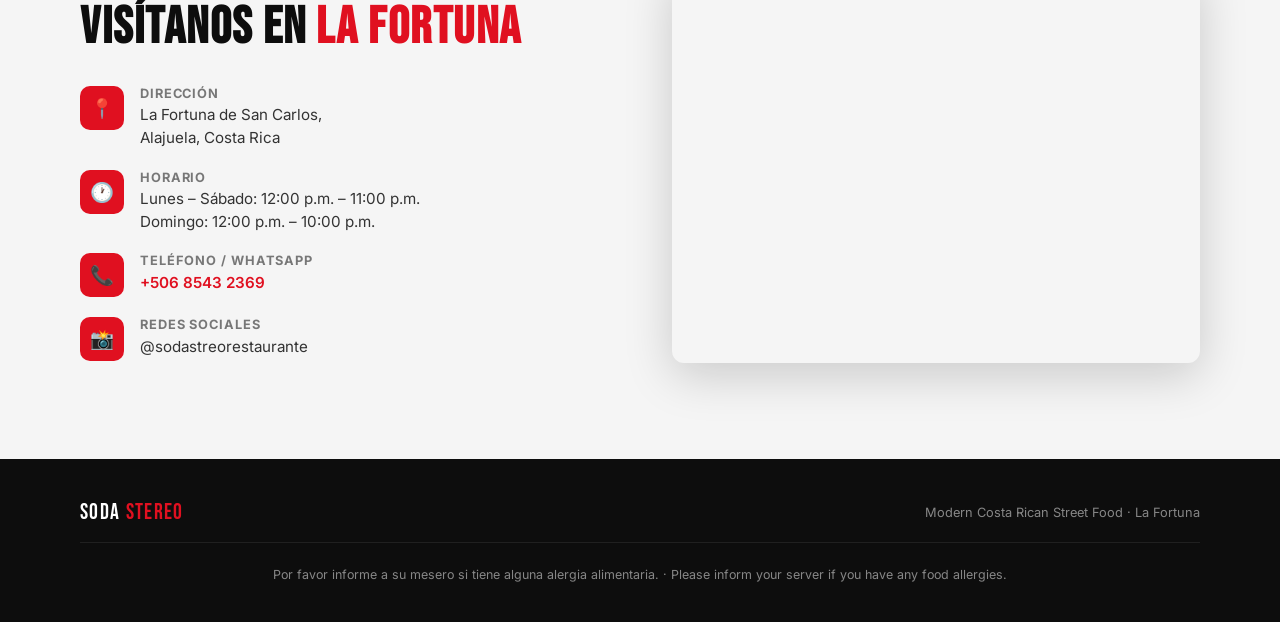
==== commit 3a983117: "Fix mobile hero layout and badge positioning" ====
--- a/index.html
+++ b/index.html
@@ -50,10 +50,10 @@
       <a href="#menu"    class="btn btn-primary">Ver Menú</a>
       <a href="#contact" class="btn btn-outline">Reservar mesa</a>
     </div>
-  </div>
-  <div class="hero-badge">
-    <strong>PURA</strong>
-    VIDA
+    <div class="hero-badge">
+      <strong>PURA</strong>
+      VIDA
+    </div>
   </div>
 </section>
 
--- a/styles.css
+++ b/styles.css
@@ -220,6 +220,7 @@
   font-size: .7rem; letter-spacing: .06em;
   box-shadow: 0 0 0 6px rgba(224,16,32,.25);
   animation: pulse 2.5s ease-in-out infinite;
+  flex-shrink: 0;
 }
 .hero-badge strong { font-size: 1rem; }
 @keyframes pulse {
@@ -529,7 +530,24 @@
   .about-visual { order: -1; }
 }
 @media (max-width: 600px) {
+  /* Hero */
+  #hero { justify-content: center; min-height: 100svh; }
+  .hero-content { padding: 6rem 0 3rem; }
+  .hero-vinyl { display: none; }
+  .hero-badge {
+    position: static;
+    width: 64px; height: 64px;
+    font-size: .6rem;
+    margin-top: 1.25rem;
+    align-self: flex-start;
+  }
+  .hero-badge strong { font-size: .85rem; }
+
+  /* Menu */
   .menu-grid { grid-template-columns: 1fr; }
+  .menu-tabs { gap: .35rem; }
+  .tab-btn { padding: .4rem .9rem; font-size: .75rem; }
+
+  /* About */
   .about-stats { grid-template-columns: 1fr 1fr; }
-  .hero-badge { width: 74px; height: 74px; }
-}
+}
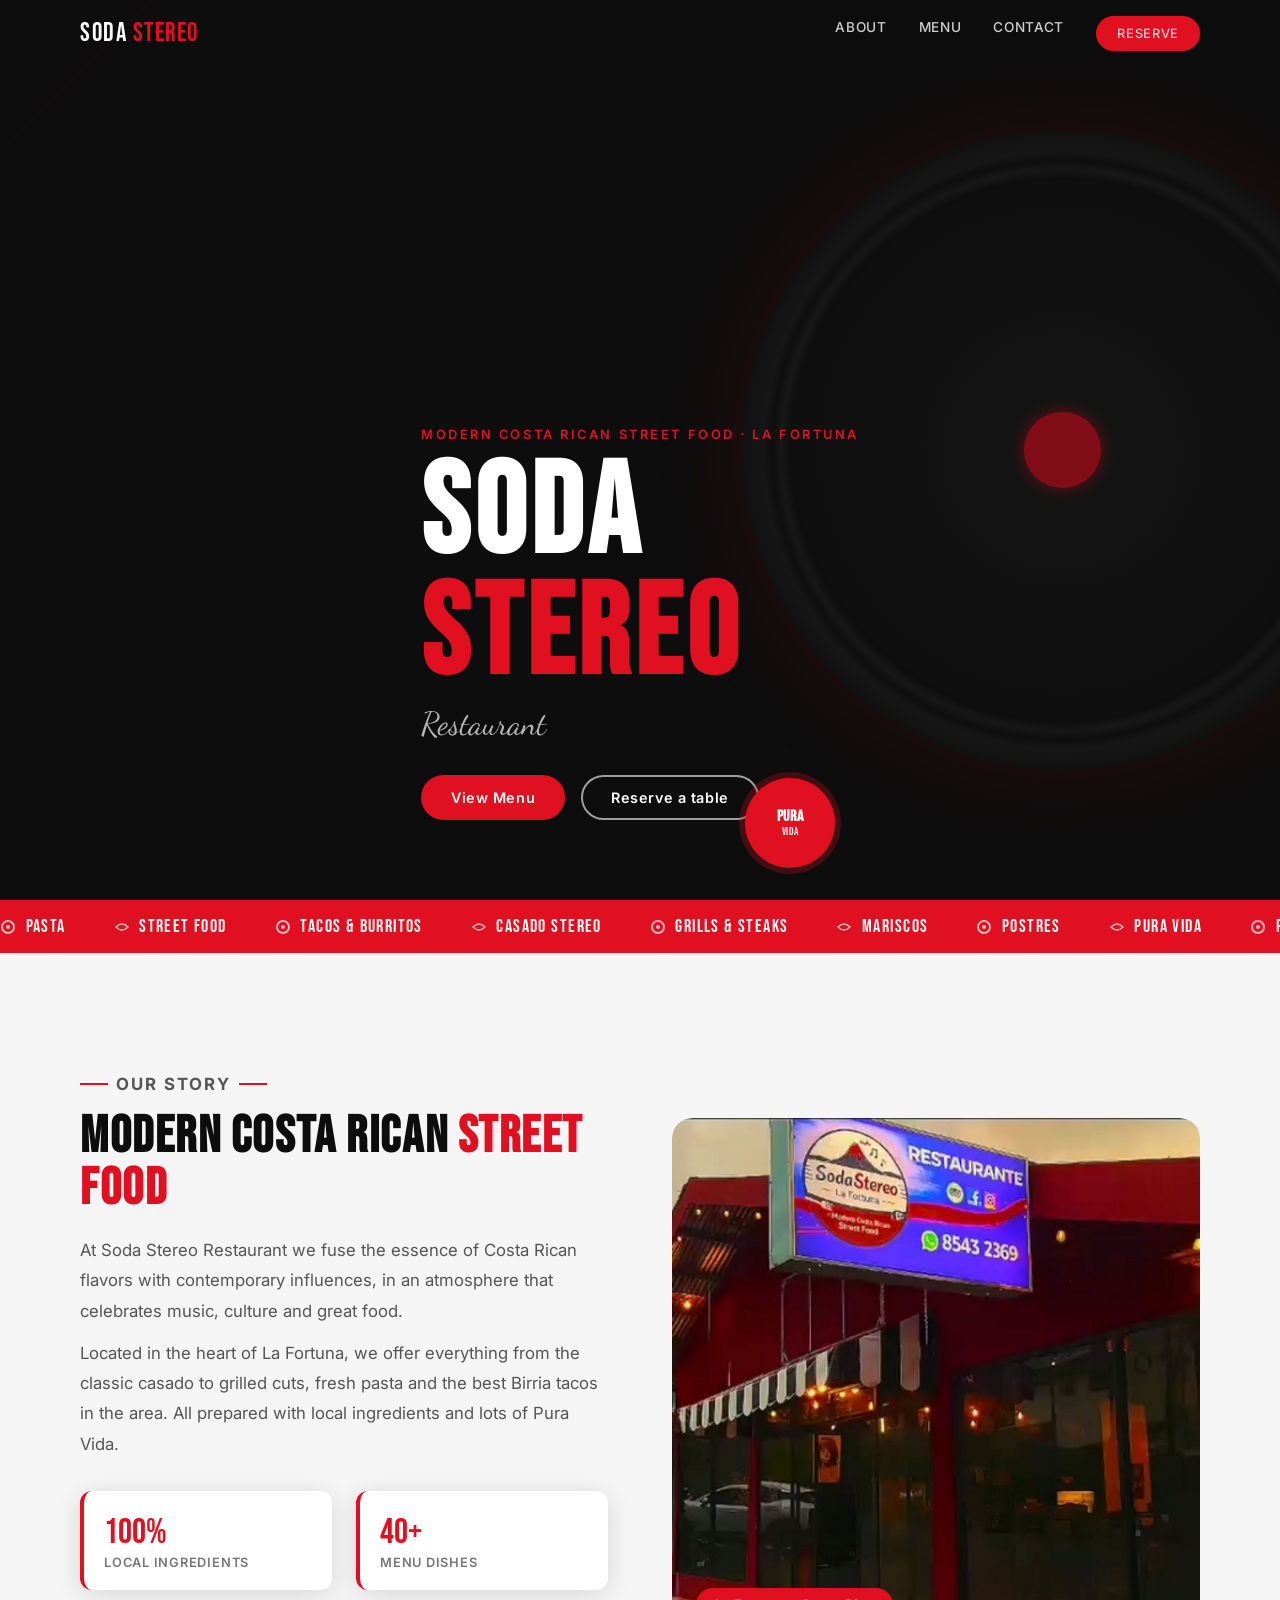
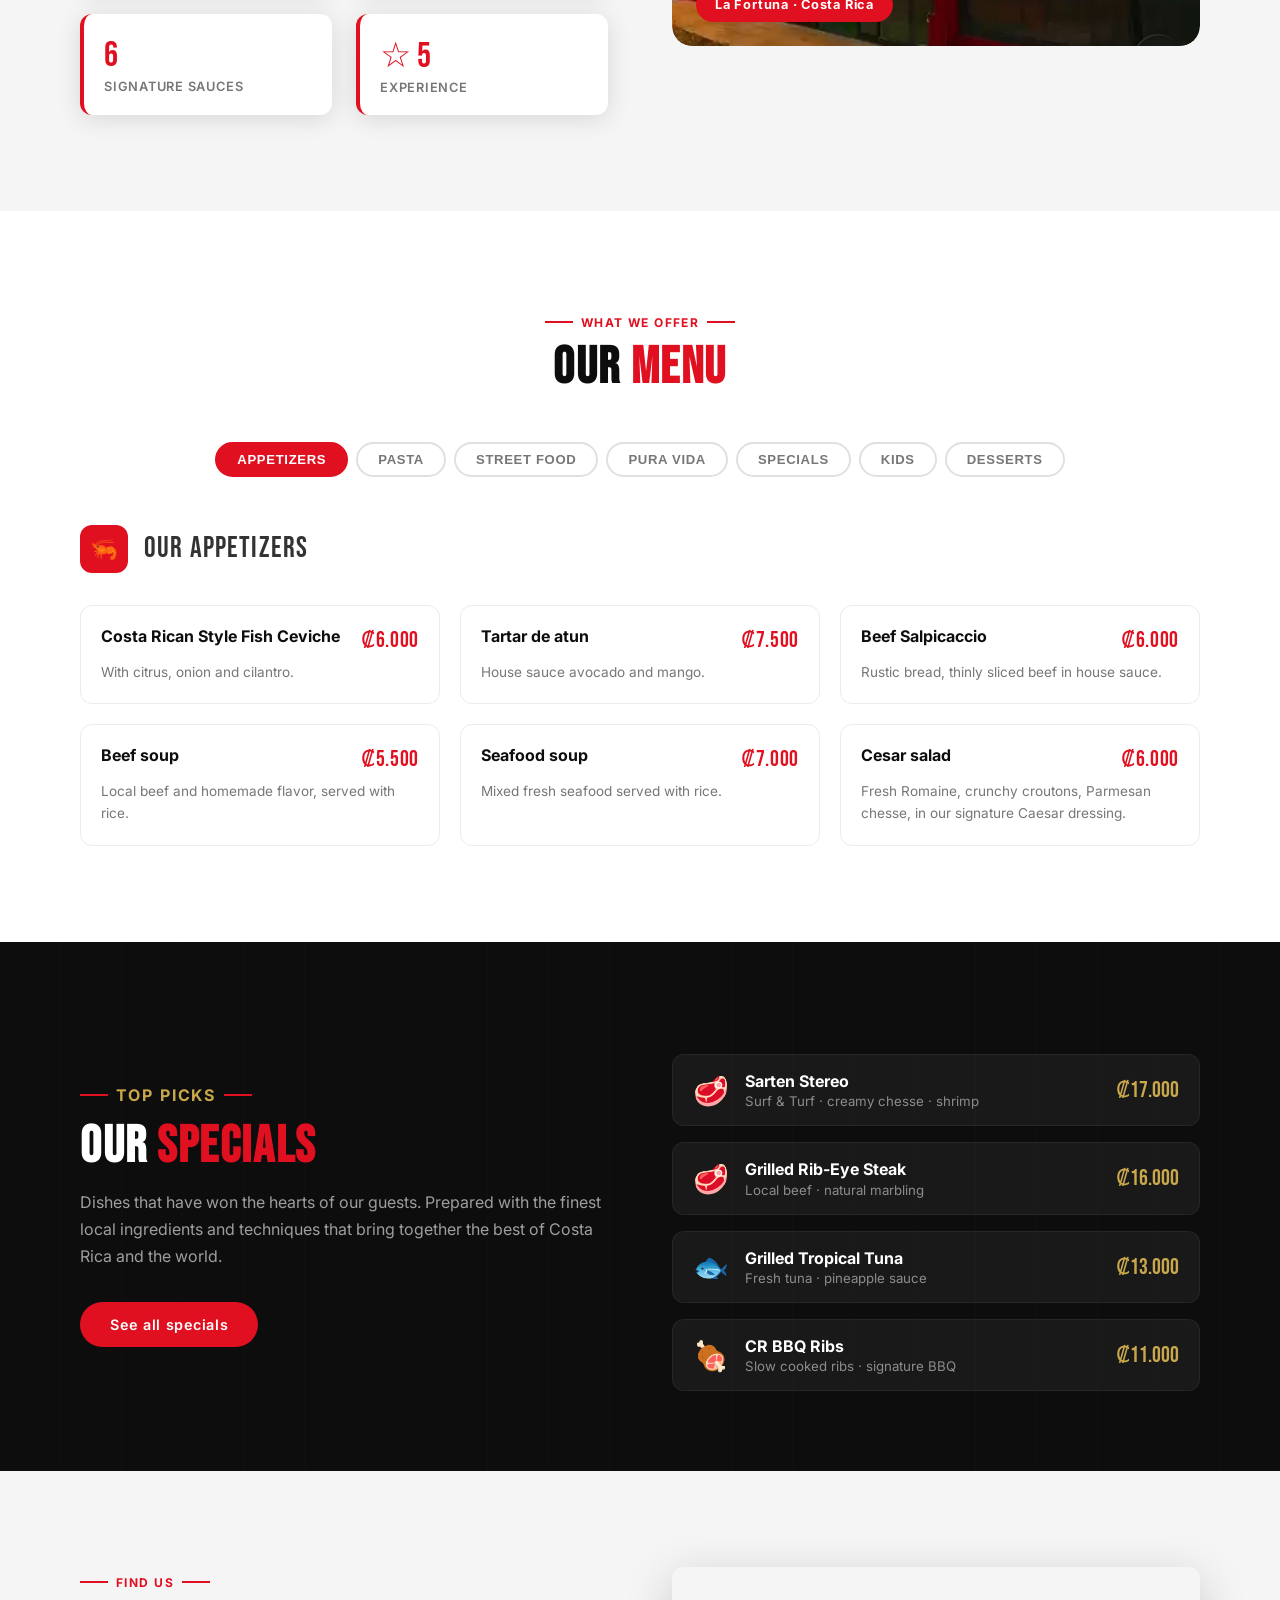
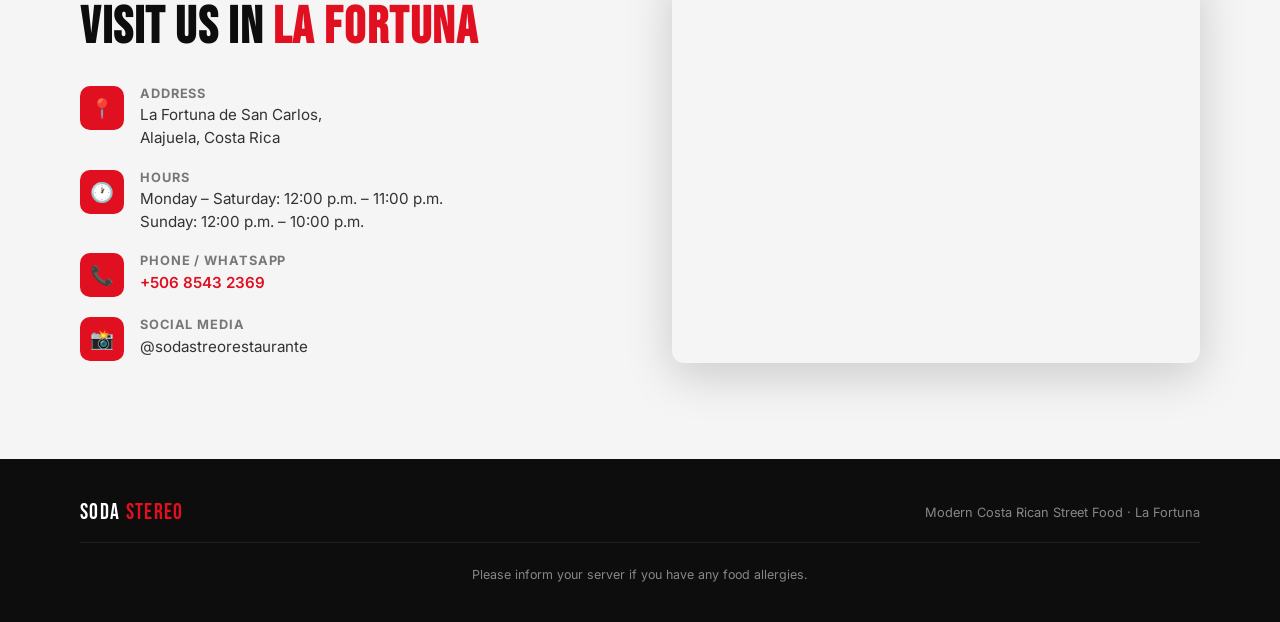
==== commit b3d53013: "Translate full site to English" ====
--- a/index.html
+++ b/index.html
@@ -1,5 +1,5 @@
 <!DOCTYPE html>
-<html lang="es">
+<html lang="en">
 <head>
   <meta charset="UTF-8" />
   <meta name="viewport" content="width=device-width, initial-scale=1.0" />
@@ -16,12 +16,12 @@
   <div class="container nav-inner">
     <a href="#hero" class="nav-logo">SODA <span>STEREO</span></a>
     <ul class="nav-links">
-      <li><a href="#about">Nosotros</a></li>
-      <li><a href="#menu">Menú</a></li>
-      <li><a href="#contact">Contacto</a></li>
-      <li><a href="#contact" class="btn btn-primary nav-cta">Reservar</a></li>
+      <li><a href="#about">About</a></li>
+      <li><a href="#menu">Menu</a></li>
+      <li><a href="#contact">Contact</a></li>
+      <li><a href="#contact" class="btn btn-primary nav-cta">Reserve</a></li>
     </ul>
-    <button class="hamburger" id="hamburger" aria-label="Menú">
+    <button class="hamburger" id="hamburger" aria-label="Menu">
       <span></span><span></span><span></span>
     </button>
   </div>
@@ -29,10 +29,10 @@
 
 <!-- Mobile nav -->
 <div class="mobile-nav" id="mobile-nav">
-  <a href="#about"   onclick="closeMobileNav()">Nosotros</a>
-  <a href="#menu"    onclick="closeMobileNav()">Menú</a>
-  <a href="#contact" onclick="closeMobileNav()">Contacto</a>
-  <a href="#contact" onclick="closeMobileNav()" class="btn btn-primary" style="margin-top:1rem">Reservar</a>
+  <a href="#about"   onclick="closeMobileNav()">About</a>
+  <a href="#menu"    onclick="closeMobileNav()">Menu</a>
+  <a href="#contact" onclick="closeMobileNav()">Contact</a>
+  <a href="#contact" onclick="closeMobileNav()" class="btn btn-primary" style="margin-top:1rem">Reserve</a>
 </div>
 
 <!-- ── Hero ───────────────────────────────────────────────── -->
@@ -45,10 +45,10 @@
       SODA
       <span class="accent">STEREO</span>
     </h1>
-    <p class="hero-subtitle">Restaurante</p>
+    <p class="hero-subtitle">Restaurant</p>
     <div class="hero-actions">
-      <a href="#menu"    class="btn btn-primary">Ver Menú</a>
-      <a href="#contact" class="btn btn-outline">Reservar mesa</a>
+      <a href="#menu"    class="btn btn-primary">View Menu</a>
+      <a href="#contact" class="btn btn-outline">Reserve a table</a>
     </div>
     <div class="hero-badge">
       <strong>PURA</strong>
@@ -134,39 +134,39 @@
   <div class="container">
     <div class="about-grid">
       <div class="about-text">
-        <p class="section-label">Nuestra historia</p>
+        <p class="section-label">Our Story</p>
         <h2 class="section-title">Modern Costa Rican <span>Street Food</span></h2>
         <p>
-          En Soda Stereo Restaurante fusionamos la esencia del sabor costarricense con
-          influencias contemporáneas, en un ambiente que celebra la música, la cultura
-          y la buena mesa.
+          At Soda Stereo Restaurant we fuse the essence of Costa Rican flavors with
+          contemporary influences, in an atmosphere that celebrates music, culture
+          and great food.
         </p>
         <p>
-          Ubicados en el corazón de La Fortuna, ofrecemos desde el clásico casado hasta
-          cortes a la parrilla, pasta fresca y los mejores tacos Birria de la zona.
-          Todo preparado con ingredientes locales y mucha Pura Vida.
+          Located in the heart of La Fortuna, we offer everything from the classic
+          casado to grilled cuts, fresh pasta and the best Birria tacos in the area.
+          All prepared with local ingredients and lots of Pura Vida.
         </p>
         <div class="about-stats">
           <div class="stat-card">
             <div class="stat-num">100%</div>
-            <div class="stat-label">Ingredientes locales</div>
+            <div class="stat-label">Local ingredients</div>
           </div>
           <div class="stat-card">
             <div class="stat-num">40+</div>
-            <div class="stat-label">Platillos en menú</div>
+            <div class="stat-label">Menu dishes</div>
           </div>
           <div class="stat-card">
             <div class="stat-num">6</div>
-            <div class="stat-label">Salsas exclusivas</div>
+            <div class="stat-label">Signature sauces</div>
           </div>
           <div class="stat-card">
             <div class="stat-num">☆ 5</div>
-            <div class="stat-label">Experiencia</div>
+            <div class="stat-label">Experience</div>
           </div>
         </div>
       </div>
       <div class="about-visual">
-        <img src="images/img-001.jpg" alt="Fachada de Soda Stereo Restaurante en La Fortuna" class="about-img" />
+        <img src="images/img-001.jpg" alt="Soda Stereo Restaurant front in La Fortuna" class="about-img" />
         <div class="about-tag">La Fortuna · Costa Rica</div>
       </div>
     </div>
@@ -177,8 +177,8 @@
 <section id="menu">
   <div class="container">
     <div class="menu-header">
-      <p class="section-label">Lo que ofrecemos</p>
-      <h2 class="section-title">Nuestro <span>Menú</span></h2>
+      <p class="section-label">What we offer</p>
+      <h2 class="section-title">Our <span>Menu</span></h2>
     </div>
 
     <!-- Tabs -->
@@ -472,7 +472,7 @@
           <div class="category-icon">🍶</div>
           <div>
             <div class="category-name">Signature Sauces</div>
-            <div class="category-sub">Nuestras salsas exclusivas</div>
+            <div class="category-sub">Our exclusive sauces</div>
           </div>
         </div>
         <div class="sauces-grid">
@@ -563,18 +563,18 @@
     <div class="specials-inner">
       <div class="specials-text">
         <p class="section-label" style="color:var(--gold)">Top Picks</p>
-        <h2 class="section-title">Nuestros <span>Especiales</span></h2>
-        <p>Platillos que han conquistado el paladar de nuestros clientes. Preparados con los mejores ingredientes locales y técnicas que fusionan lo mejor de Costa Rica con el mundo.</p>
+        <h2 class="section-title">Our <span>Specials</span></h2>
+        <p>Dishes that have won the hearts of our guests. Prepared with the finest local ingredients and techniques that bring together the best of Costa Rica and the world.</p>
         <div style="margin-top:2rem">
-          <a href="#menu" onclick="showCategory('specials');return true;" class="btn btn-primary">Ver todos los especiales</a>
+          <a href="#menu" onclick="showCategory('specials');return true;" class="btn btn-primary">See all specials</a>
         </div>
       </div>
       <div class="specials-list">
         <div class="special-item">
           <div class="special-emoji">🥩</div>
           <div>
-            <div class="special-name">Sartén Stereo</div>
-            <div class="special-desc">Surf &amp; Turf · queso cremoso · camarones</div>
+            <div class="special-name">Sarten Stereo</div>
+            <div class="special-desc">Surf &amp; Turf · creamy chesse · shrimp</div>
           </div>
           <div class="special-price">₡17.000</div>
         </div>
@@ -582,7 +582,7 @@
           <div class="special-emoji">🥩</div>
           <div>
             <div class="special-name">Grilled Rib-Eye Steak</div>
-            <div class="special-desc">Res local · marmoleo natural</div>
+            <div class="special-desc">Local beef · natural marbling</div>
           </div>
           <div class="special-price">₡16.000</div>
         </div>
@@ -590,7 +590,7 @@
           <div class="special-emoji">🐟</div>
           <div>
             <div class="special-name">Grilled Tropical Tuna</div>
-            <div class="special-desc">Atún fresco · salsa de piña</div>
+            <div class="special-desc">Fresh tuna · pineapple sauce</div>
           </div>
           <div class="special-price">₡13.000</div>
         </div>
@@ -598,7 +598,7 @@
           <div class="special-emoji">🍖</div>
           <div>
             <div class="special-name">CR BBQ Ribs</div>
-            <div class="special-desc">Costillas cocidas lento · BBQ exclusivo</div>
+            <div class="special-desc">Slow cooked ribs · signature BBQ</div>
           </div>
           <div class="special-price">₡11.000</div>
         </div>
@@ -612,34 +612,34 @@
   <div class="container">
     <div class="contact-grid">
       <div>
-        <p class="section-label">Encuéntranos</p>
-        <h2 class="section-title">Visítanos en <span>La Fortuna</span></h2>
+        <p class="section-label">Find us</p>
+        <h2 class="section-title">Visit us in <span>La Fortuna</span></h2>
         <div class="contact-info-items">
           <div class="contact-info-item">
             <div class="contact-icon">📍</div>
             <div>
-              <strong>Dirección</strong>
+              <strong>Address</strong>
               <span>La Fortuna de San Carlos,<br/>Alajuela, Costa Rica</span>
             </div>
           </div>
           <div class="contact-info-item">
             <div class="contact-icon">🕐</div>
             <div>
-              <strong>Horario</strong>
-              <span>Lunes – Sábado: 12:00 p.m. – 11:00 p.m.<br/>Domingo: 12:00 p.m. – 10:00 p.m.</span>
+              <strong>Hours</strong>
+              <span>Monday – Saturday: 12:00 p.m. – 11:00 p.m.<br/>Sunday: 12:00 p.m. – 10:00 p.m.</span>
             </div>
           </div>
           <div class="contact-info-item">
             <div class="contact-icon">📞</div>
             <div>
-              <strong>Teléfono / WhatsApp</strong>
+              <strong>Phone / WhatsApp</strong>
               <span><a href="https://wa.me/50685432369" target="_blank" rel="noopener">+506 8543 2369</a></span>
             </div>
           </div>
           <div class="contact-info-item">
             <div class="contact-icon">📸</div>
             <div>
-              <strong>Redes Sociales</strong>
+              <strong>Social Media</strong>
               <span>@sodastreorestaurante</span>
             </div>
           </div>
@@ -671,14 +671,13 @@
       </p>
     </div>
     <p class="footer-allergy">
-      Por favor informe a su mesero si tiene alguna alergia alimentaria. ·
       Please inform your server if you have any food allergies.
     </p>
   </div>
 </footer>
 
 <!-- Scroll to top -->
-<button id="scroll-top" onclick="scrollToTop()" aria-label="Volver arriba">
+<button id="scroll-top" onclick="scrollToTop()" aria-label="Back to top">
   <svg width="18" height="18" viewBox="0 0 24 24" fill="none" stroke="currentColor" stroke-width="2.5" stroke-linecap="round" stroke-linejoin="round">
     <polyline points="18 15 12 9 6 15"/>
   </svg>
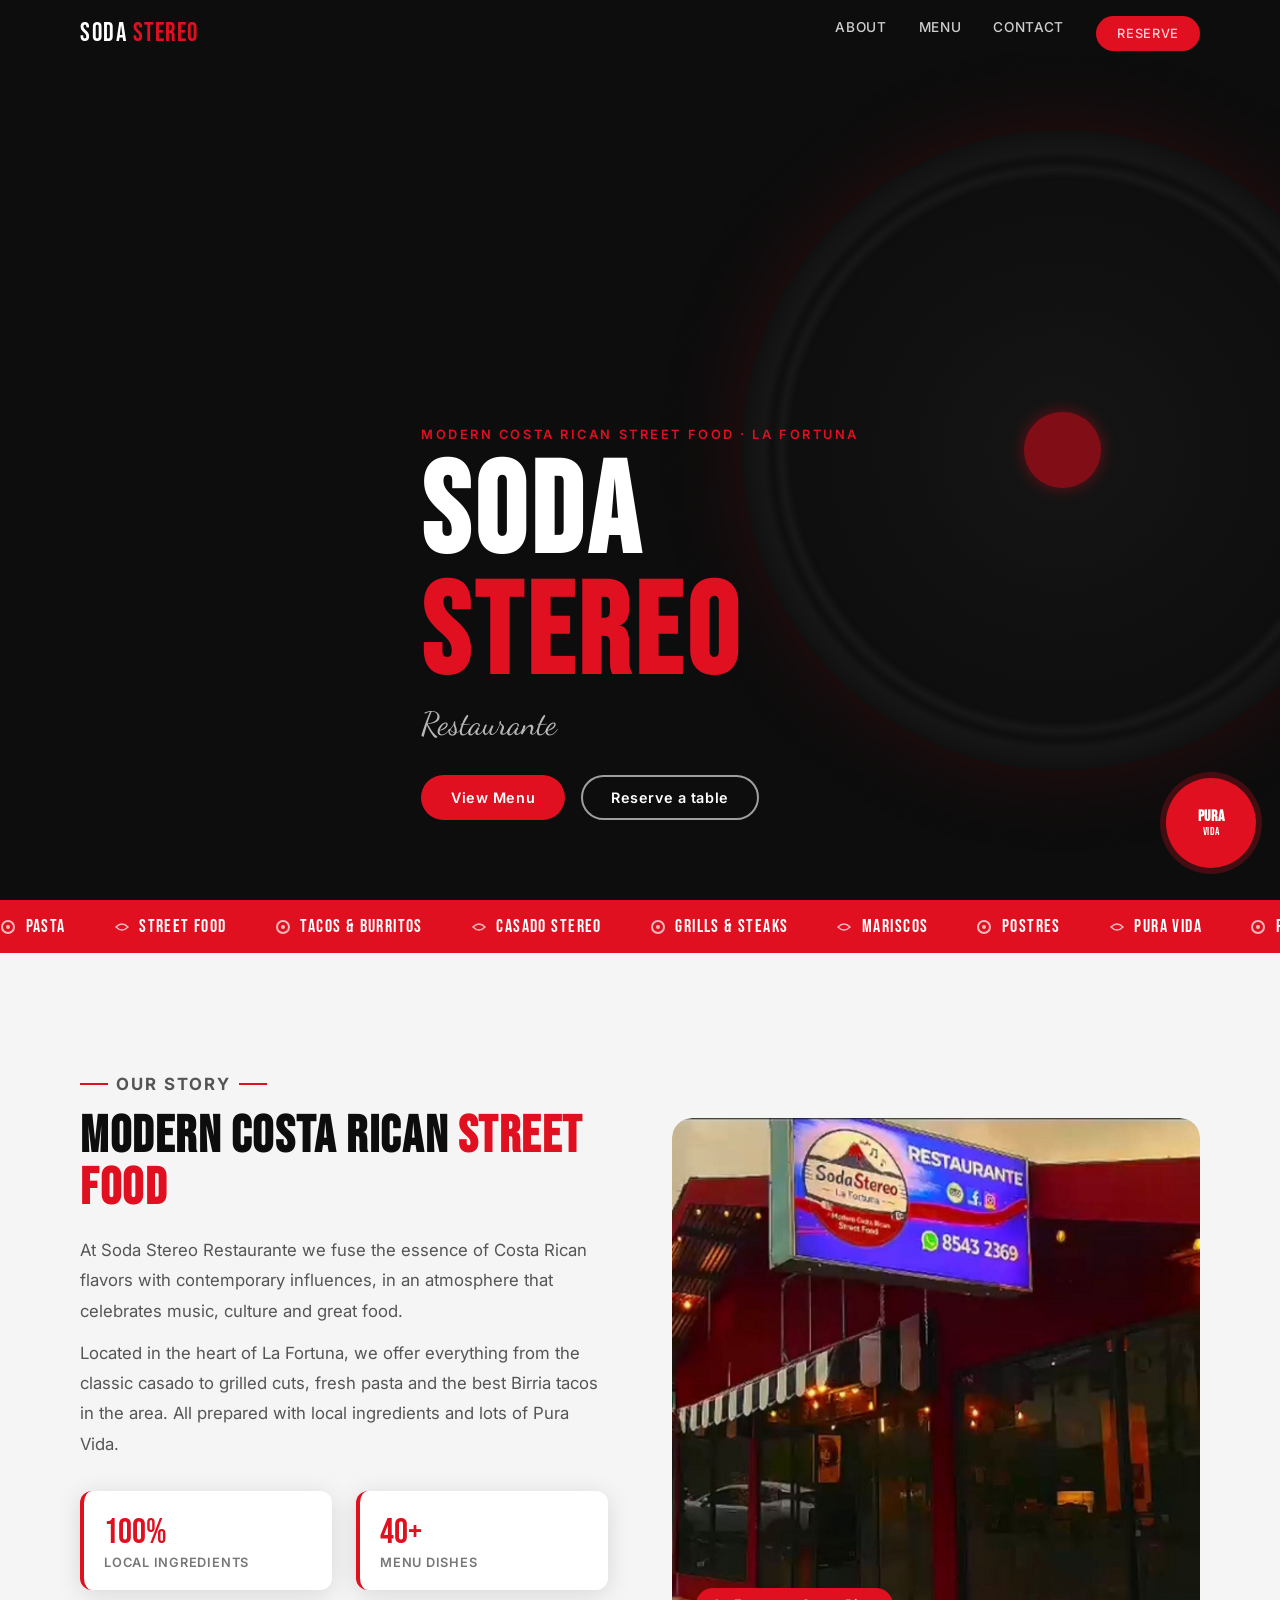
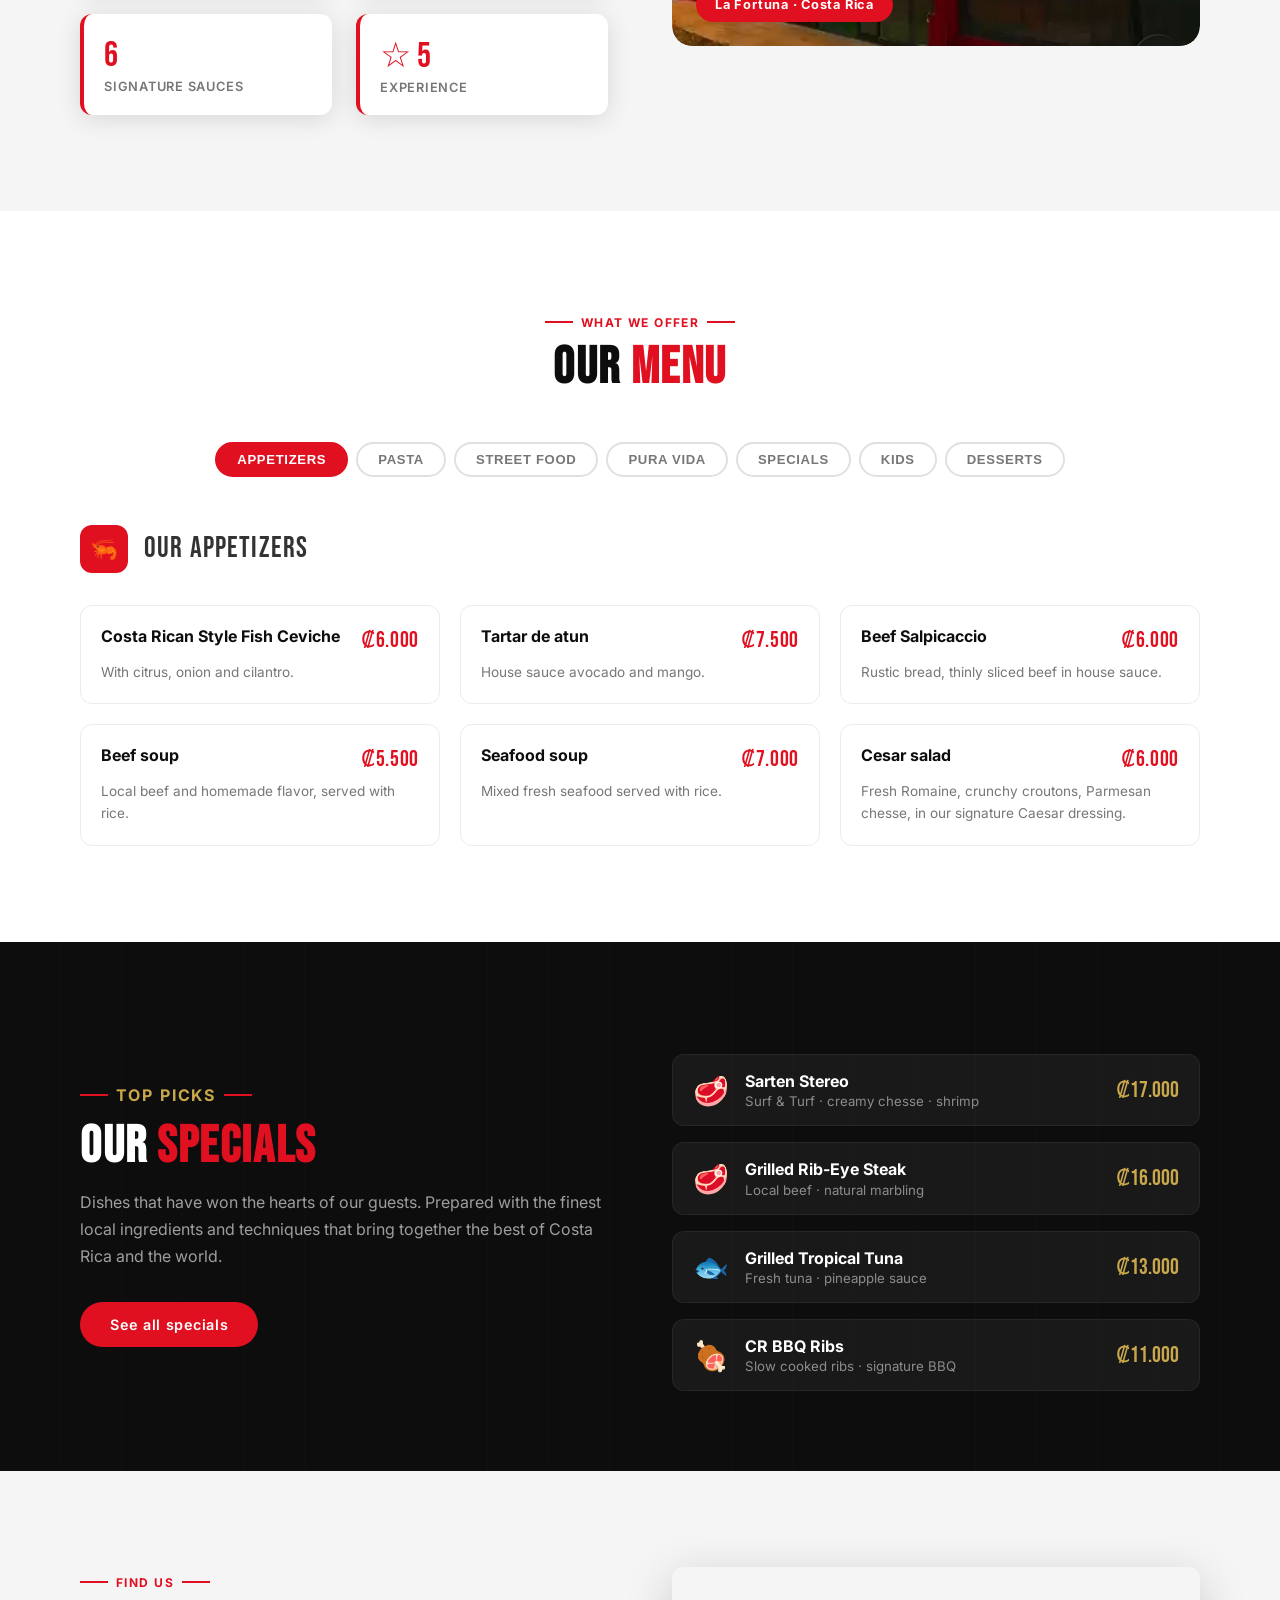
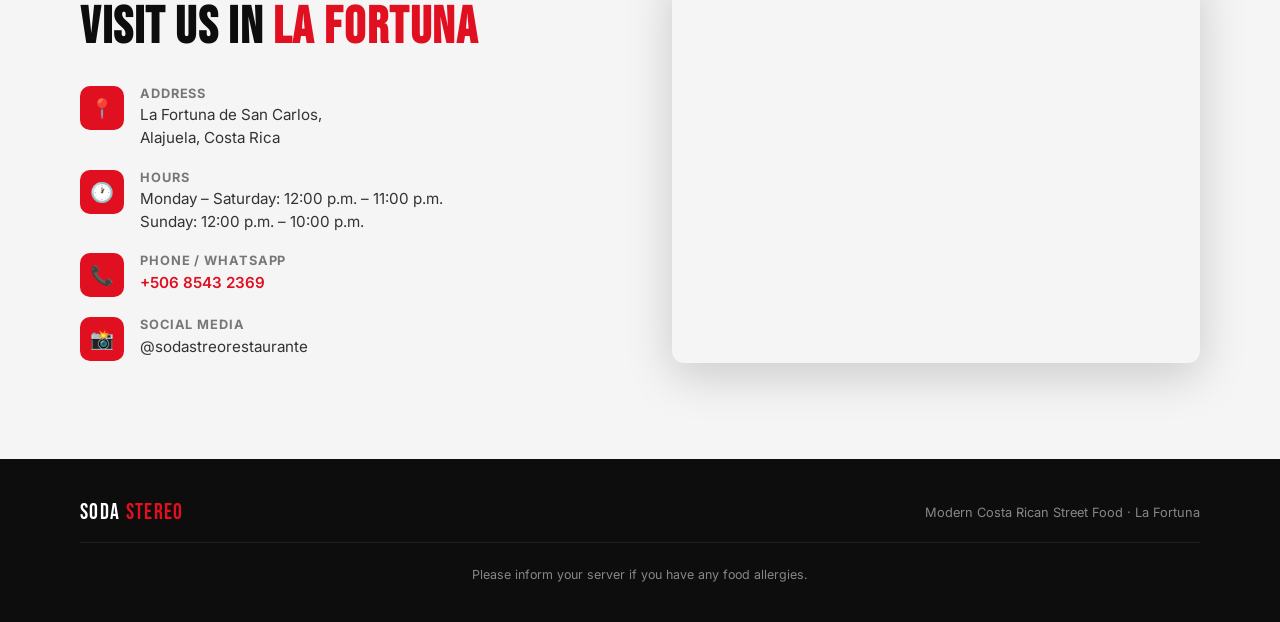
==== commit 79a79eca: "Fix mobile hero layout, restore PURA VIDA badge, update name to Restaurante" ====
--- a/index.html
+++ b/index.html
@@ -45,15 +45,15 @@
       SODA
       <span class="accent">STEREO</span>
     </h1>
-    <p class="hero-subtitle">Restaurant</p>
+    <p class="hero-subtitle">Restaurante</p>
     <div class="hero-actions">
       <a href="#menu"    class="btn btn-primary">View Menu</a>
       <a href="#contact" class="btn btn-outline">Reserve a table</a>
     </div>
-    <div class="hero-badge">
-      <strong>PURA</strong>
-      VIDA
-    </div>
+  </div>
+  <div class="hero-badge">
+    <strong>PURA</strong>
+    VIDA
   </div>
 </section>
 
@@ -137,7 +137,7 @@
         <p class="section-label">Our Story</p>
         <h2 class="section-title">Modern Costa Rican <span>Street Food</span></h2>
         <p>
-          At Soda Stereo Restaurant we fuse the essence of Costa Rican flavors with
+          At Soda Stereo Restaurante we fuse the essence of Costa Rican flavors with
           contemporary influences, in an atmosphere that celebrates music, culture
           and great food.
         </p>
@@ -166,7 +166,7 @@
         </div>
       </div>
       <div class="about-visual">
-        <img src="images/img-001.jpg" alt="Soda Stereo Restaurant front in La Fortuna" class="about-img" />
+        <img src="images/img-001.jpg" alt="Soda Stereo Restaurante front in La Fortuna" class="about-img" />
         <div class="about-tag">La Fortuna · Costa Rica</div>
       </div>
     </div>
--- a/styles.css
+++ b/styles.css
@@ -532,16 +532,14 @@
 @media (max-width: 600px) {
   /* Hero */
   #hero { justify-content: center; min-height: 100svh; }
-  .hero-content { padding: 6rem 0 3rem; }
+  .hero-content { padding: 5rem 1.25rem 2rem; }
   .hero-vinyl { display: none; }
   .hero-badge {
-    position: static;
-    width: 64px; height: 64px;
-    font-size: .6rem;
-    margin-top: 1.25rem;
-    align-self: flex-start;
+    width: 70px; height: 70px;
+    font-size: .62rem;
+    bottom: 1.25rem; right: 1.25rem;
   }
-  .hero-badge strong { font-size: .85rem; }
+  .hero-badge strong { font-size: .9rem; }
 
   /* Menu */
   .menu-grid { grid-template-columns: 1fr; }
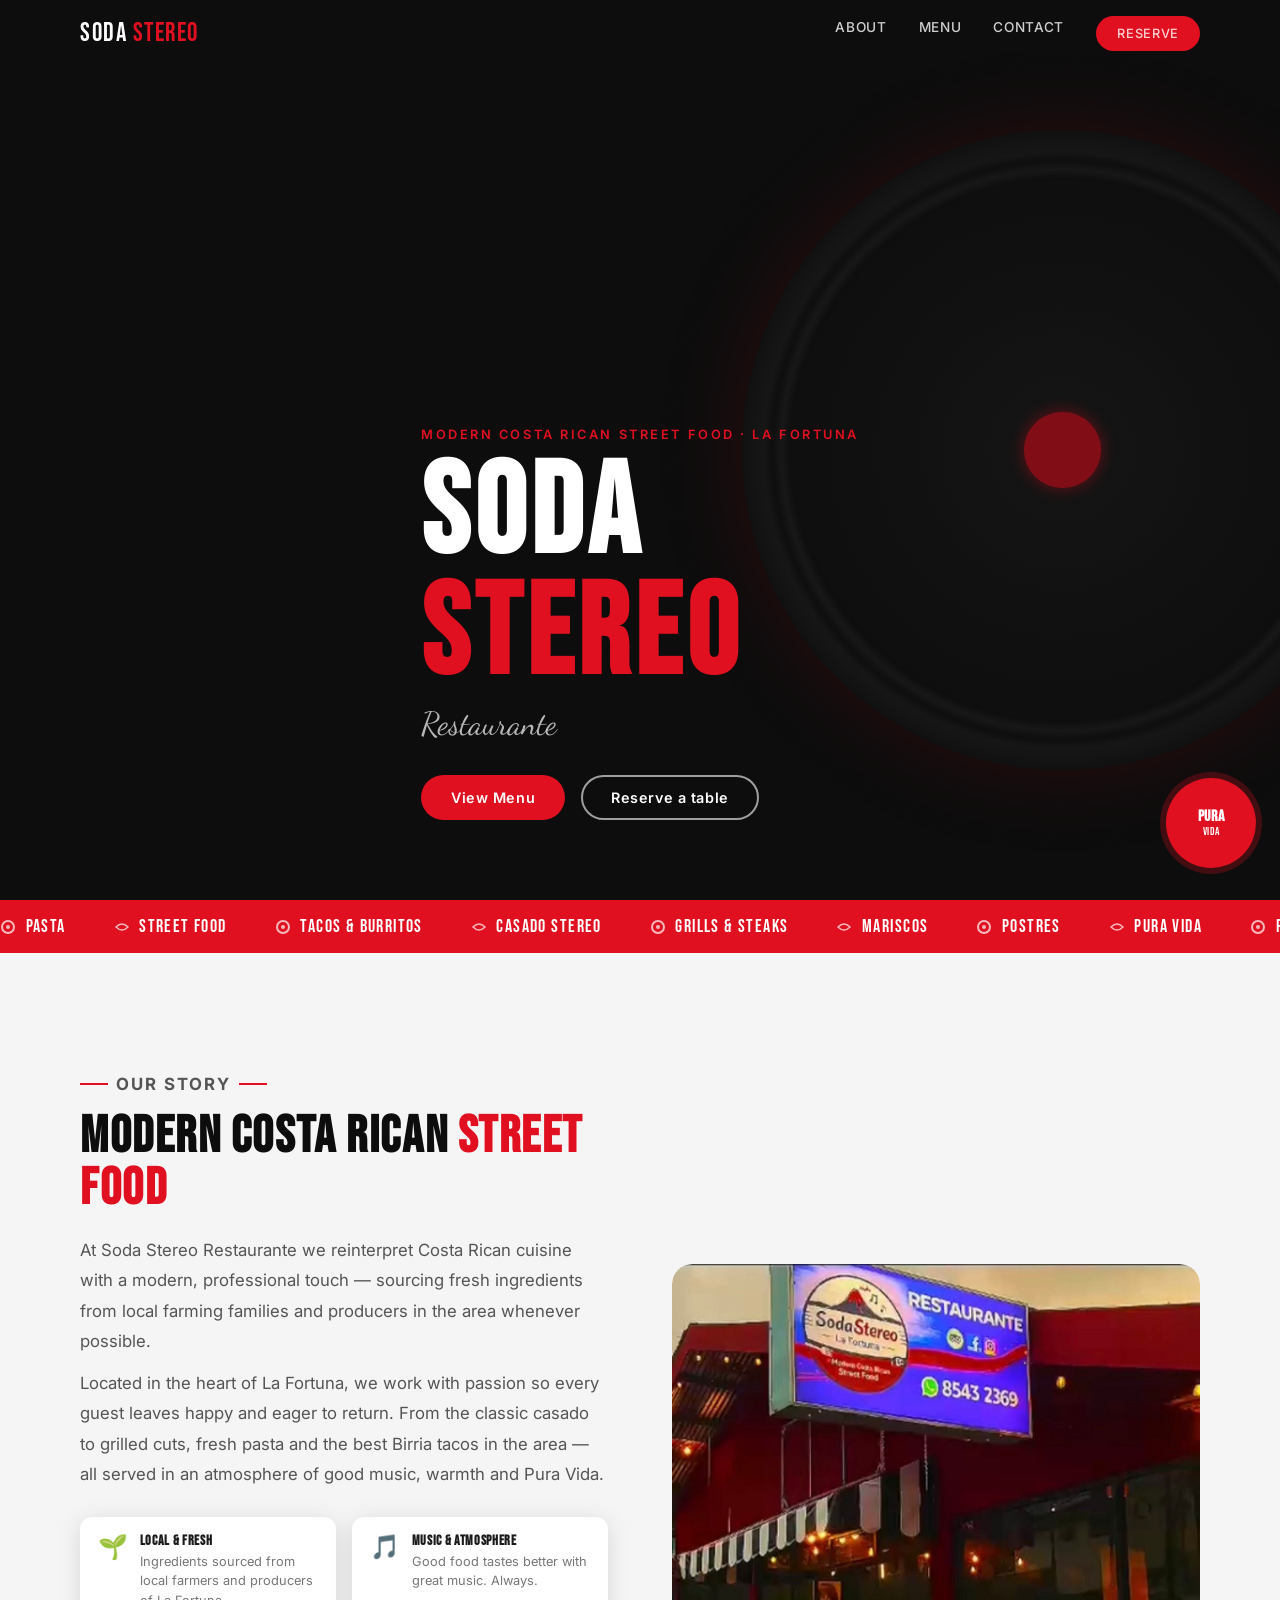
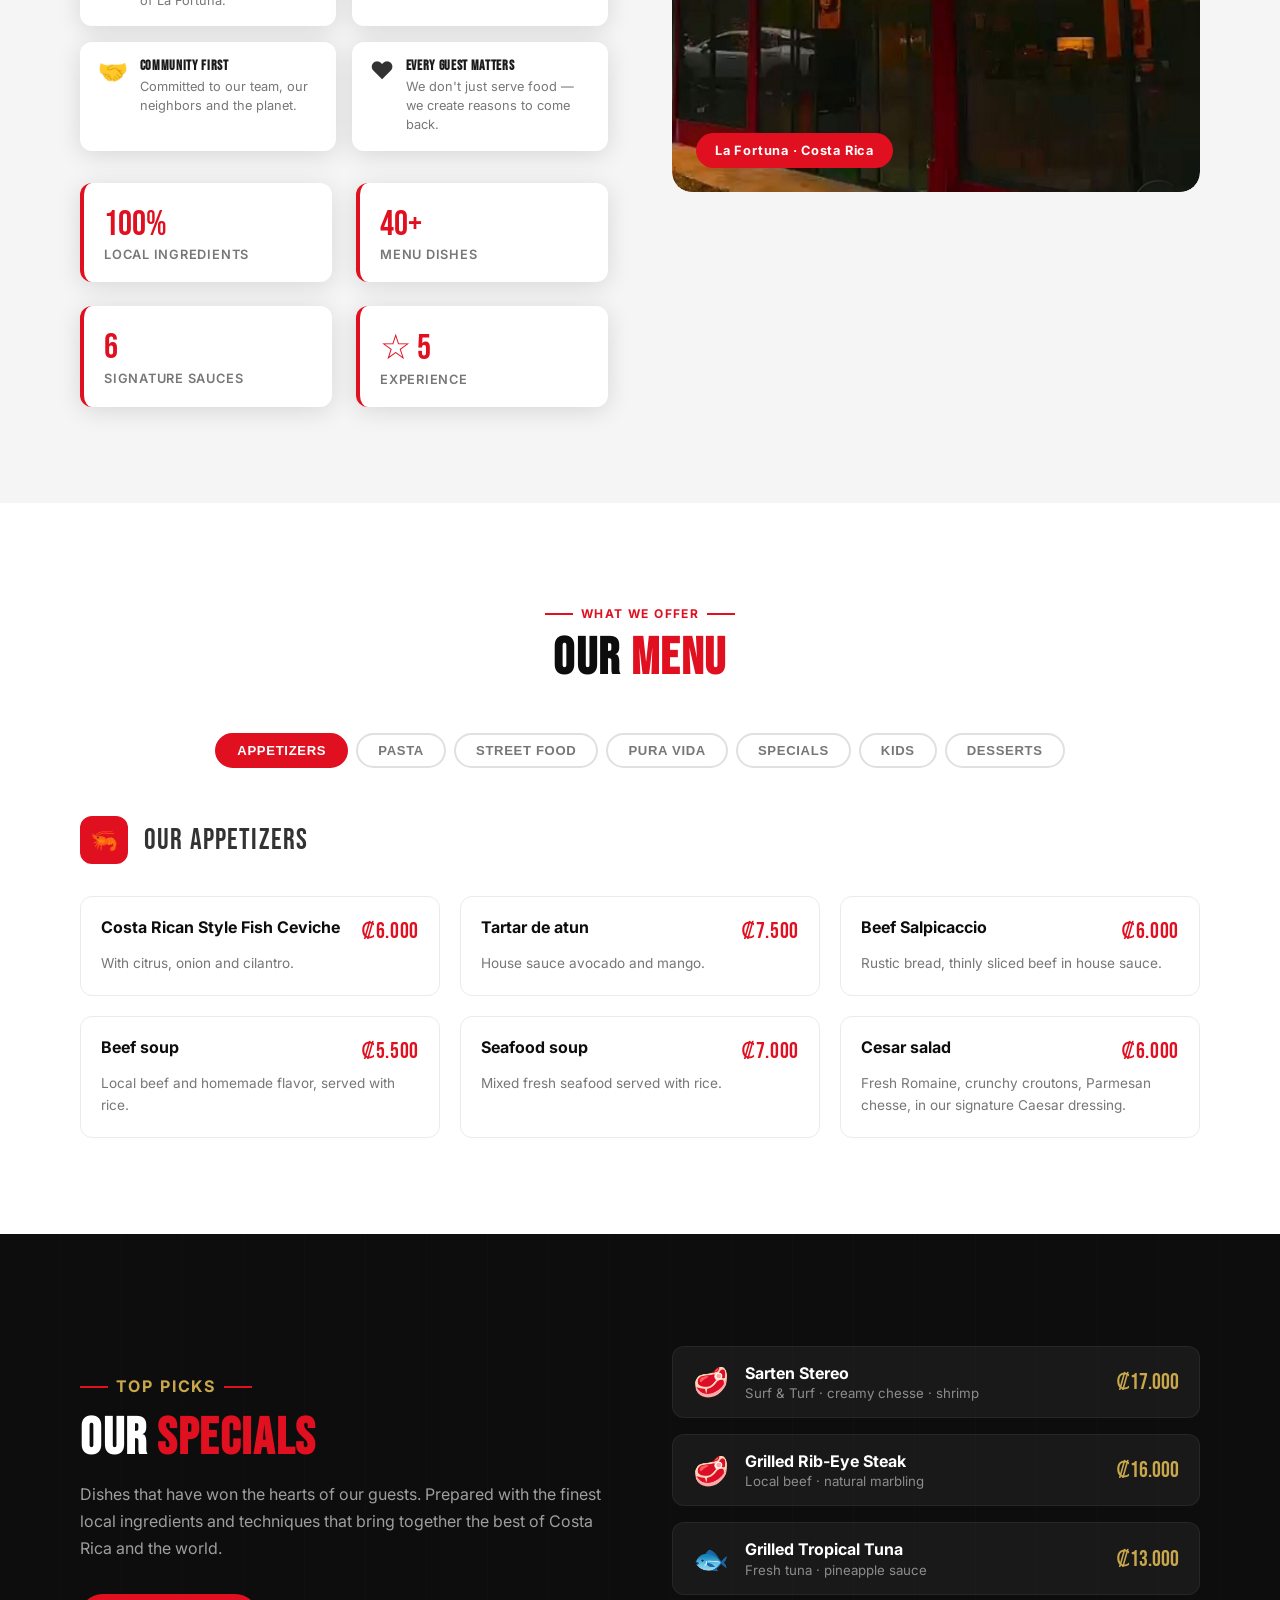
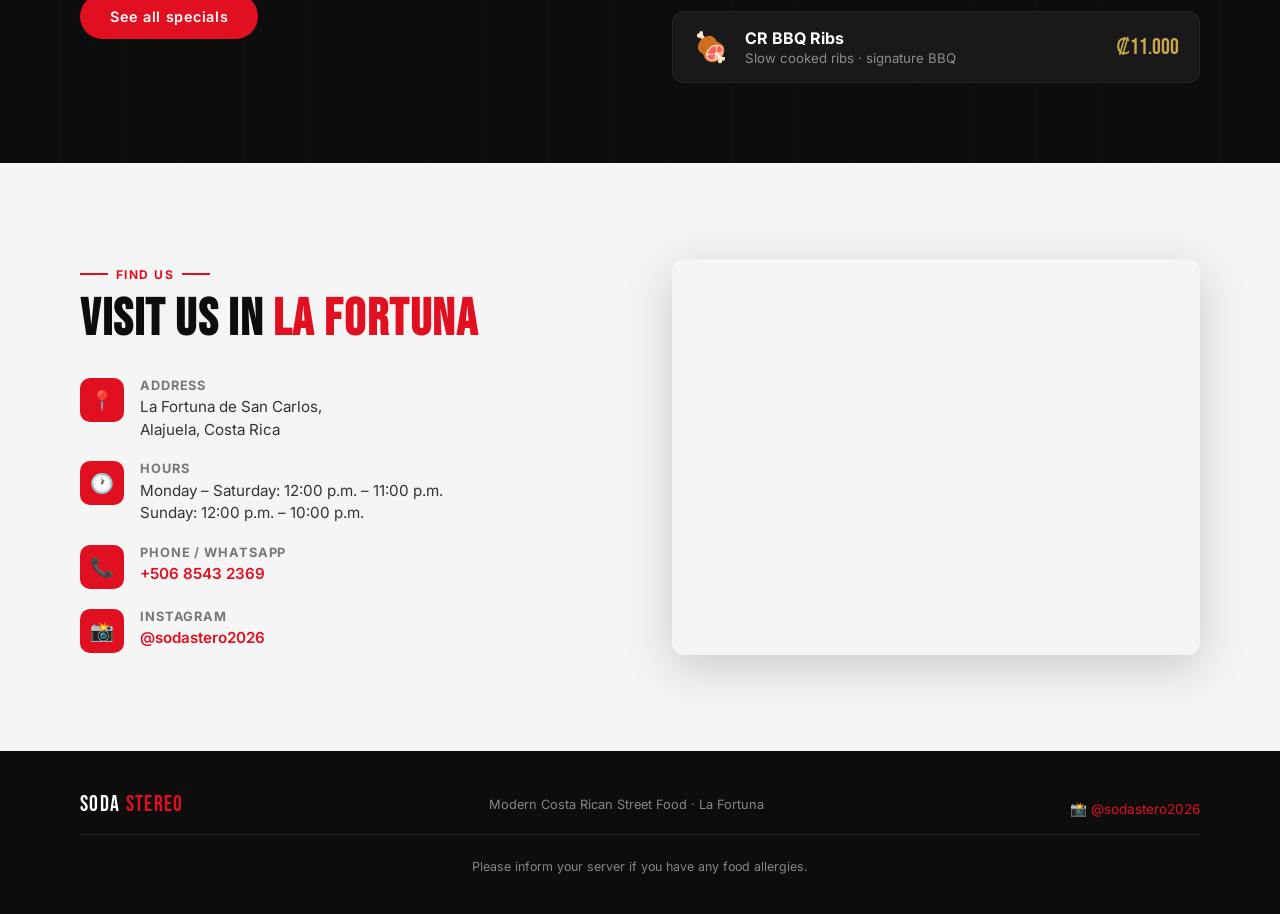
==== commit 07d305ff: "Add favicon, Instagram link, vinyl on mobile, about values - Add SS favicon (SVG) in red/black match" ====
--- a/index.html
+++ b/index.html
@@ -3,7 +3,75 @@
 <head>
   <meta charset="UTF-8" />
   <meta name="viewport" content="width=device-width, initial-scale=1.0" />
-  <title>Soda Stereo Restaurante — La Fortuna</title>
+  <title>Soda Stereo Restaurante — Modern Costa Rican Street Food | La Fortuna</title>
+
+  <!-- SEO -->
+  <meta name="description" content="Soda Stereo Restaurante in La Fortuna, Costa Rica. Modern Costa Rican street food: burgers, tacos, pasta, grilled steaks, seafood and more. Open Mon–Sat 12–11pm, Sun 12–10pm." />
+  <meta name="keywords" content="Soda Stereo Restaurante, La Fortuna restaurant, Costa Rican food, street food La Fortuna, restaurant La Fortuna Costa Rica, burgers La Fortuna, tacos La Fortuna" />
+  <meta name="author" content="Soda Stereo Restaurante" />
+  <link rel="canonical" href="https://www.sodastereorestaurante.com/" />
+
+  <!-- Favicon -->
+  <link rel="icon" type="image/svg+xml" href="/favicon.svg" />
+  <link rel="apple-touch-icon" href="/favicon.svg" />
+
+  <!-- Open Graph (social media) -->
+  <meta property="og:type" content="restaurant" />
+  <meta property="og:title" content="Soda Stereo Restaurante — La Fortuna, Costa Rica" />
+  <meta property="og:description" content="Modern Costa Rican street food in the heart of La Fortuna. Burgers, tacos, pasta, grilled steaks and seafood. Come taste the Pura Vida!" />
+  <meta property="og:url" content="https://www.sodastereorestaurante.com/" />
+  <meta property="og:image" content="https://www.sodastereorestaurante.com/images/img-001.jpg" />
+  <meta property="og:locale" content="en_US" />
+  <meta property="og:site_name" content="Soda Stereo Restaurante" />
+
+  <!-- Twitter Card -->
+  <meta name="twitter:card" content="summary_large_image" />
+  <meta name="twitter:title" content="Soda Stereo Restaurante — La Fortuna, Costa Rica" />
+  <meta name="twitter:description" content="Modern Costa Rican street food in the heart of La Fortuna." />
+  <meta name="twitter:image" content="https://www.sodastereorestaurante.com/images/img-001.jpg" />
+
+  <!-- Structured Data (Google Rich Results) -->
+  <script type="application/ld+json">
+  {
+    "@context": "https://schema.org",
+    "@type": "Restaurant",
+    "name": "Soda Stereo Restaurante",
+    "image": "https://www.sodastereorestaurante.com/images/img-001.jpg",
+    "url": "https://www.sodastereorestaurante.com",
+    "telephone": "+50685432369",
+    "address": {
+      "@type": "PostalAddress",
+      "streetAddress": "La Fortuna de San Carlos",
+      "addressLocality": "La Fortuna",
+      "addressRegion": "Alajuela",
+      "addressCountry": "CR"
+    },
+    "geo": {
+      "@type": "GeoCoordinates",
+      "latitude": 10.4742153,
+      "longitude": -84.6461418
+    },
+    "openingHoursSpecification": [
+      {
+        "@type": "OpeningHoursSpecification",
+        "dayOfWeek": ["Monday","Tuesday","Wednesday","Thursday","Friday","Saturday"],
+        "opens": "12:00",
+        "closes": "23:00"
+      },
+      {
+        "@type": "OpeningHoursSpecification",
+        "dayOfWeek": ["Sunday"],
+        "opens": "12:00",
+        "closes": "22:00"
+      }
+    ],
+    "servesCuisine": ["Costa Rican", "Street Food", "American"],
+    "priceRange": "$$",
+    "menu": "https://www.sodastereorestaurante.com/#menu",
+    "hasMap": "https://maps.app.goo.gl/yALJqH7SpnTkCUQV8"
+  }
+  </script>
+
   <link rel="preconnect" href="https://fonts.googleapis.com" />
   <link rel="preconnect" href="https://fonts.gstatic.com" crossorigin />
   <link href="https://fonts.googleapis.com/css2?family=Bebas+Neue&family=Inter:wght@300;400;500;600;700&family=Dancing+Script:wght@700&display=swap" rel="stylesheet" />
@@ -137,15 +205,46 @@
         <p class="section-label">Our Story</p>
         <h2 class="section-title">Modern Costa Rican <span>Street Food</span></h2>
         <p>
-          At Soda Stereo Restaurante we fuse the essence of Costa Rican flavors with
-          contemporary influences, in an atmosphere that celebrates music, culture
-          and great food.
+          At Soda Stereo Restaurante we reinterpret Costa Rican cuisine with a modern,
+          professional touch — sourcing fresh ingredients from local farming families
+          and producers in the area whenever possible.
         </p>
         <p>
-          Located in the heart of La Fortuna, we offer everything from the classic
-          casado to grilled cuts, fresh pasta and the best Birria tacos in the area.
-          All prepared with local ingredients and lots of Pura Vida.
+          Located in the heart of La Fortuna, we work with passion so every guest
+          leaves happy and eager to return. From the classic casado to grilled cuts,
+          fresh pasta and the best Birria tacos in the area — all served in an
+          atmosphere of good music, warmth and Pura Vida.
         </p>
+        <div class="about-values">
+          <div class="value-item">
+            <span class="value-icon">🌱</span>
+            <div>
+              <strong>Local & Fresh</strong>
+              <p>Ingredients sourced from local farmers and producers of La Fortuna.</p>
+            </div>
+          </div>
+          <div class="value-item">
+            <span class="value-icon">🎵</span>
+            <div>
+              <strong>Music & Atmosphere</strong>
+              <p>Good food tastes better with great music. Always.</p>
+            </div>
+          </div>
+          <div class="value-item">
+            <span class="value-icon">🤝</span>
+            <div>
+              <strong>Community First</strong>
+              <p>Committed to our team, our neighbors and the planet.</p>
+            </div>
+          </div>
+          <div class="value-item">
+            <span class="value-icon">❤️</span>
+            <div>
+              <strong>Every Guest Matters</strong>
+              <p>We don't just serve food — we create reasons to come back.</p>
+            </div>
+          </div>
+        </div>
         <div class="about-stats">
           <div class="stat-card">
             <div class="stat-num">100%</div>
@@ -639,8 +738,8 @@
           <div class="contact-info-item">
             <div class="contact-icon">📸</div>
             <div>
-              <strong>Social Media</strong>
-              <span>@sodastreorestaurante</span>
+              <strong>Instagram</strong>
+              <span><a href="https://www.instagram.com/sodastero2026/" target="_blank" rel="noopener">@sodastero2026</a></span>
             </div>
           </div>
         </div>
@@ -669,6 +768,9 @@
       <p class="footer-note">
         Modern Costa Rican Street Food · La Fortuna
       </p>
+      <a href="https://www.instagram.com/sodastero2026/" target="_blank" rel="noopener" class="footer-ig">
+        📸 @sodastero2026
+      </a>
     </div>
     <p class="footer-allergy">
       Please inform your server if you have any food allergies.
--- a/styles.css
+++ b/styles.css
@@ -266,6 +266,20 @@
   color: #555; margin-top: 1.25rem;
 }
 .about-text p + p { margin-top: .75rem; }
+.about-values {
+  display: grid; grid-template-columns: 1fr 1fr;
+  gap: 1rem; margin-top: 1.75rem;
+}
+.value-item {
+  display: flex; align-items: flex-start; gap: .75rem;
+  background: var(--white);
+  border-radius: var(--radius);
+  padding: 1rem 1.1rem;
+  box-shadow: var(--shadow);
+}
+.value-icon { font-size: 1.5rem; line-height: 1; flex-shrink: 0; margin-top: .1rem; }
+.value-item strong { font-family: var(--font-head); font-size: .85rem; text-transform: uppercase; letter-spacing: .05em; color: var(--dark); display: block; margin-bottom: .2rem; }
+.value-item p { font-size: .8rem; color: var(--muted); line-height: 1.5; margin: 0; }
 .about-stats {
   display: grid; grid-template-columns: 1fr 1fr;
   gap: 1.5rem; margin-top: 2rem;
@@ -498,6 +512,8 @@
 .footer-logo span { color: var(--red); }
 .footer-note { font-size: .8rem; }
 .footer-note a { color: var(--red); }
+.footer-ig { font-size: .85rem; color: var(--red); text-decoration: none; margin-top: .5rem; display: inline-block; }
+.footer-ig:hover { text-decoration: underline; }
 .footer-allergy {
   width: 100%;
   text-align: center; font-size: .78rem;
@@ -533,7 +549,13 @@
   /* Hero */
   #hero { justify-content: center; min-height: 100svh; }
   .hero-content { padding: 5rem 1.25rem 2rem; }
-  .hero-vinyl { display: none; }
+  .hero-vinyl {
+    width: 85vw;
+    right: 50%; transform: translate(50%, -50%);
+    opacity: .12;
+    animation: spin-mobile 18s linear infinite;
+  }
+  @keyframes spin-mobile { to { transform: translate(50%, -50%) rotate(360deg); } }
   .hero-badge {
     width: 70px; height: 70px;
     font-size: .62rem;
@@ -547,5 +569,6 @@
   .tab-btn { padding: .4rem .9rem; font-size: .75rem; }
 
   /* About */
+  .about-values { grid-template-columns: 1fr; }
   .about-stats { grid-template-columns: 1fr 1fr; }
 }
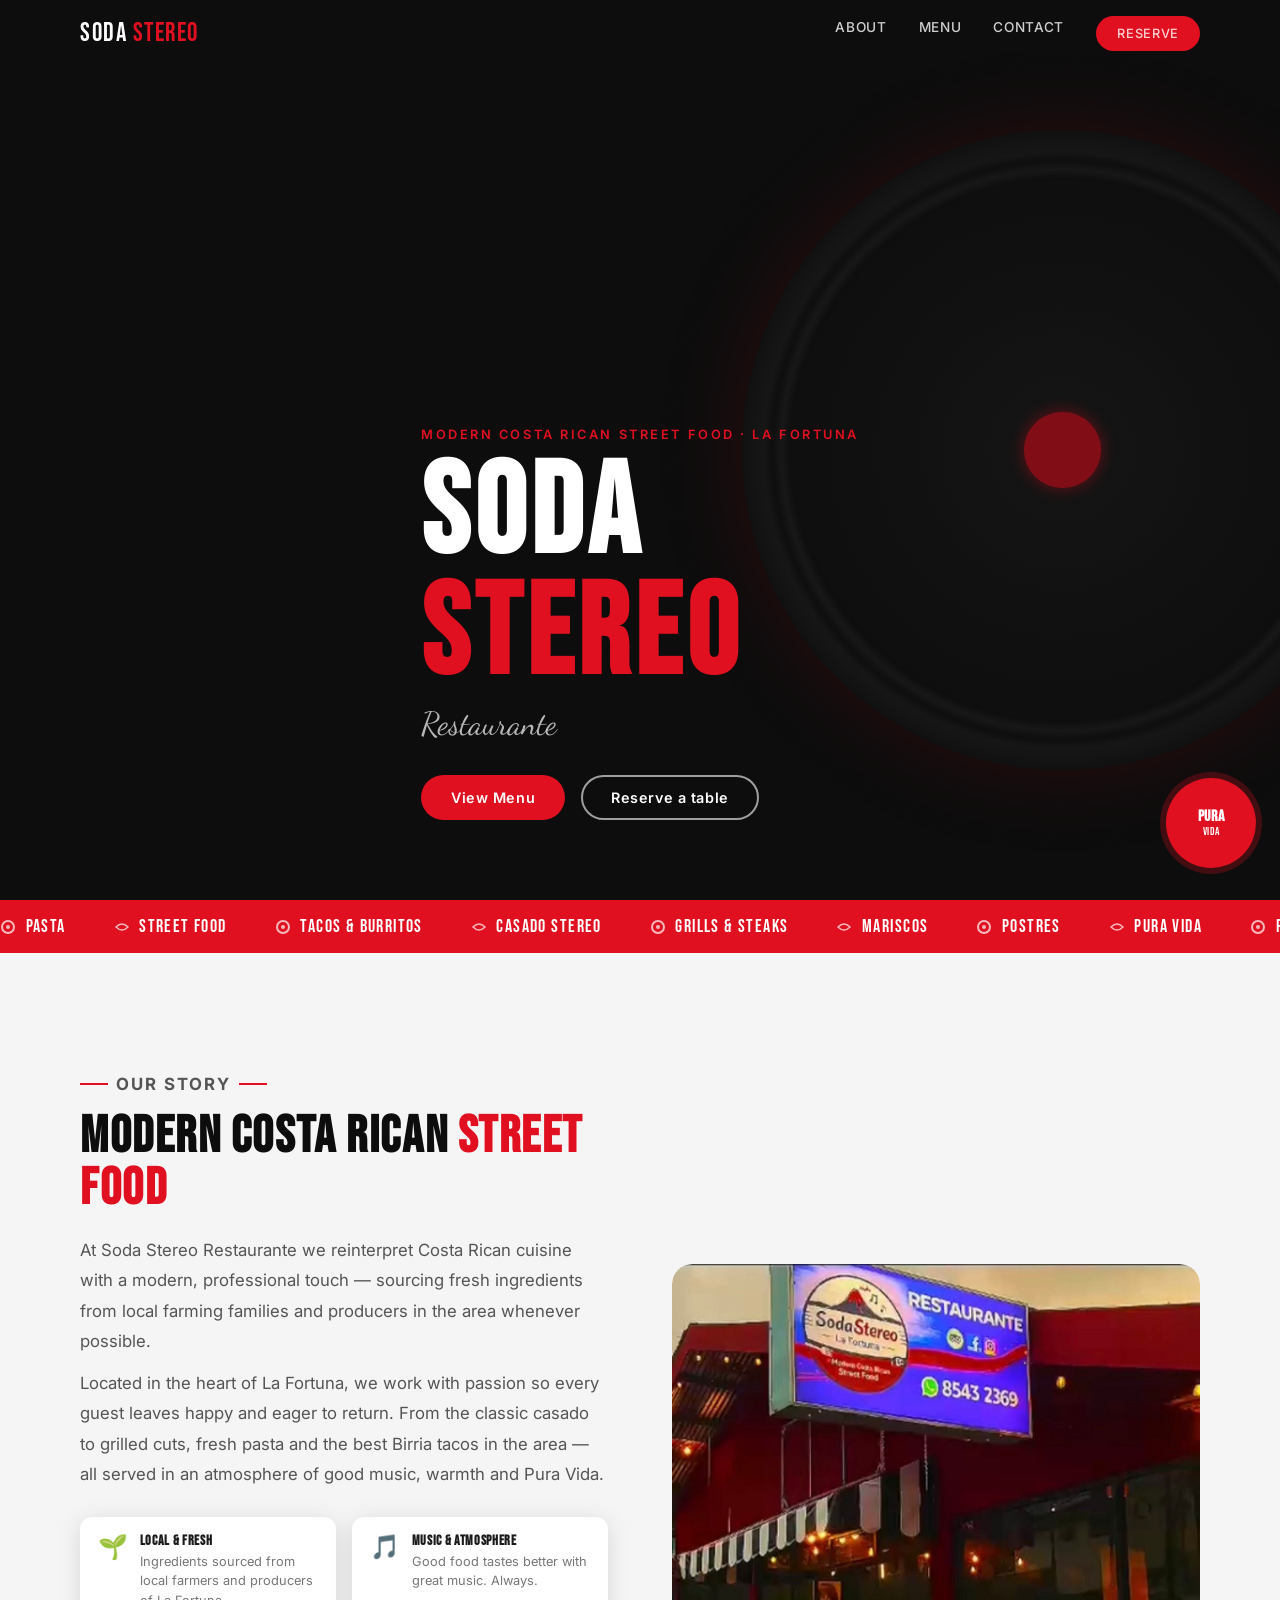
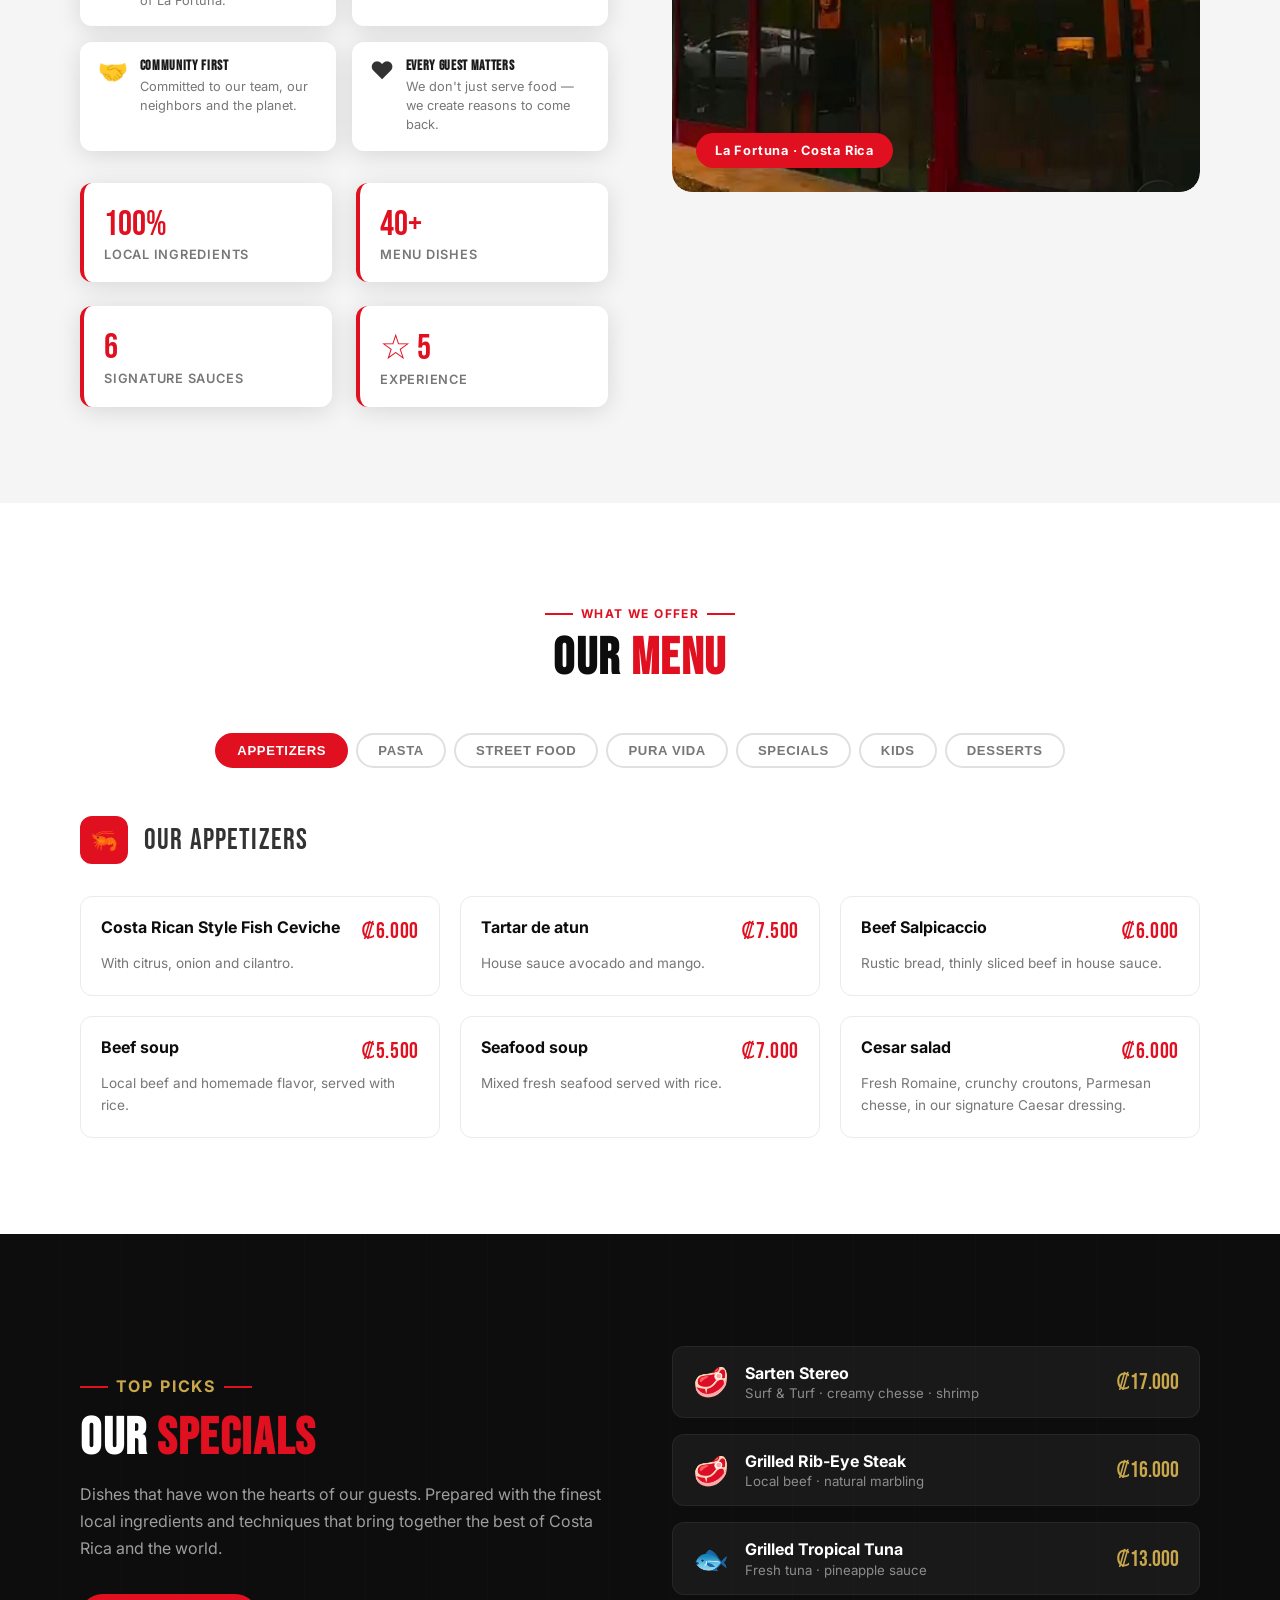
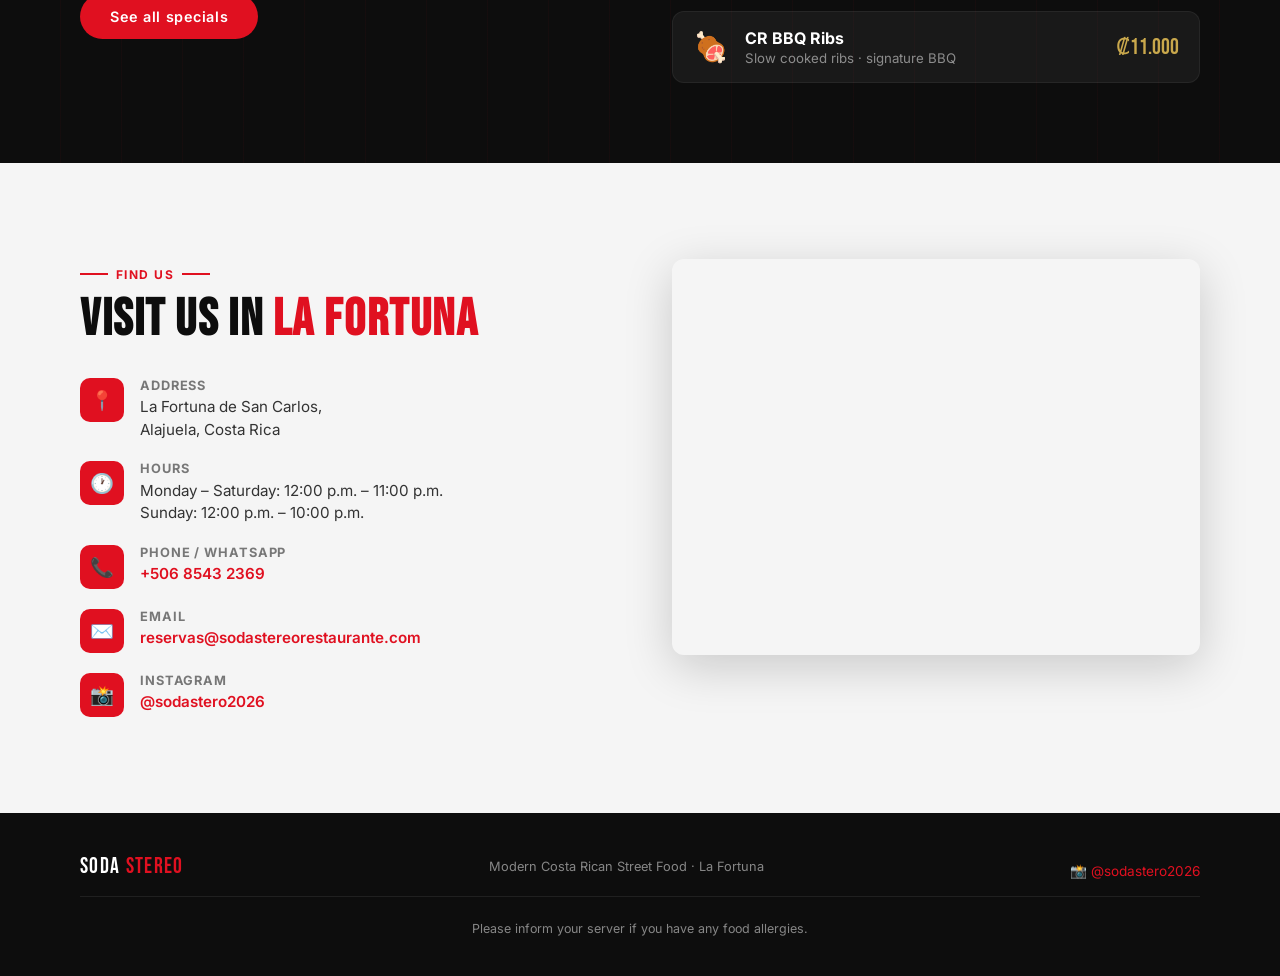
==== commit d71ce002: "Add reservas@sodastereorestaurante.com to contact section Co-Authored-By: Claude Sonnet 4.6 <noreply" ====
--- a/index.html
+++ b/index.html
@@ -12,8 +12,9 @@
   <link rel="canonical" href="https://www.sodastereorestaurante.com/" />
 
   <!-- Favicon -->
+  <link rel="icon" type="image/png" sizes="192x192" href="/favicon.png" />
   <link rel="icon" type="image/svg+xml" href="/favicon.svg" />
-  <link rel="apple-touch-icon" href="/favicon.svg" />
+  <link rel="apple-touch-icon" href="/favicon.png" />
 
   <!-- Open Graph (social media) -->
   <meta property="og:type" content="restaurant" />
@@ -736,6 +737,13 @@
             </div>
           </div>
           <div class="contact-info-item">
+            <div class="contact-icon">✉️</div>
+            <div>
+              <strong>Email</strong>
+              <span><a href="mailto:reservas@sodastereorestaurante.com">reservas@sodastereorestaurante.com</a></span>
+            </div>
+          </div>
+          <div class="contact-info-item">
             <div class="contact-icon">📸</div>
             <div>
               <strong>Instagram</strong>
--- a/styles.css
+++ b/styles.css
@@ -237,7 +237,7 @@
 .strip-inner {
   display: flex; gap: 3rem;
   white-space: nowrap;
-  animation: marquee 22s linear infinite;
+  animation: marquee 12s linear infinite;
 }
 .strip-item {
   display: flex; align-items: center; gap: .6rem;
@@ -546,6 +546,9 @@
   .about-visual { order: -1; }
 }
 @media (max-width: 600px) {
+  /* Strip */
+  .strip-inner { animation-duration: 7s; }
+
   /* Hero */
   #hero { justify-content: center; min-height: 100svh; }
   .hero-content { padding: 5rem 1.25rem 2rem; }
